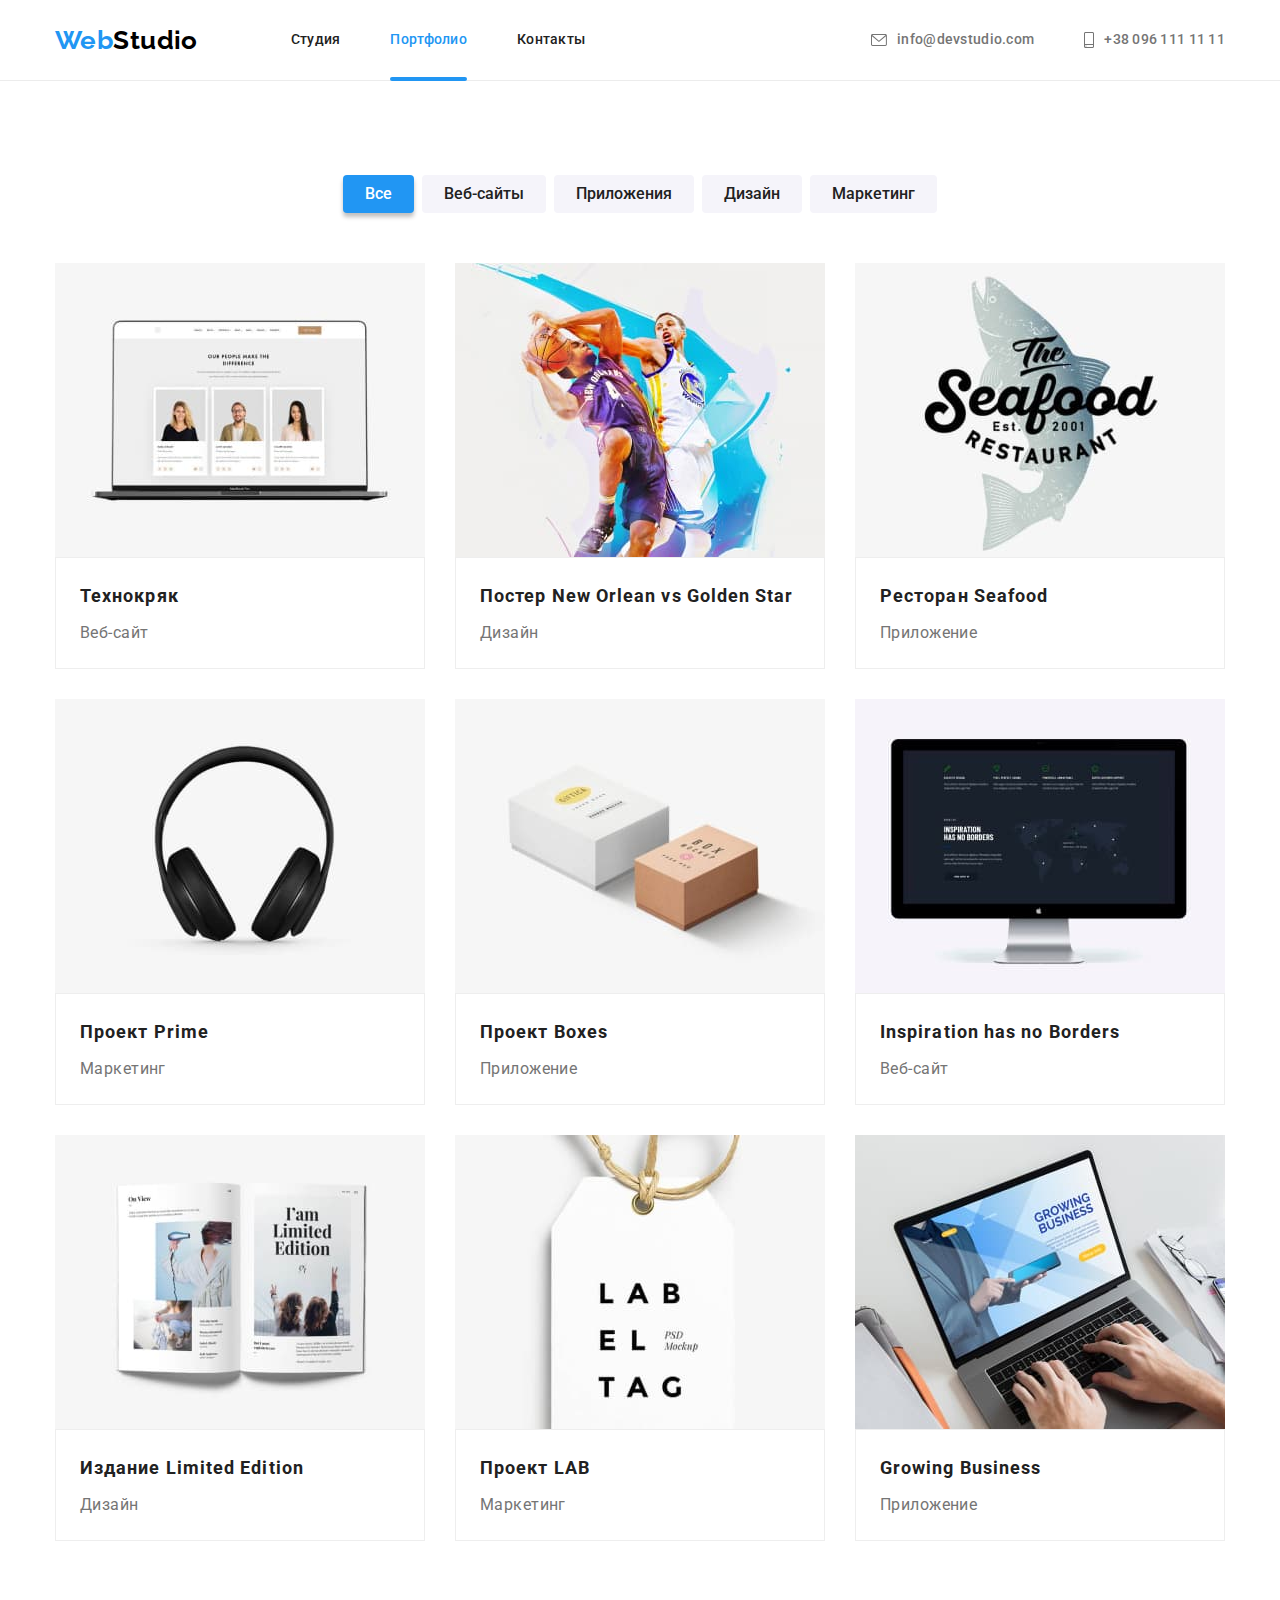
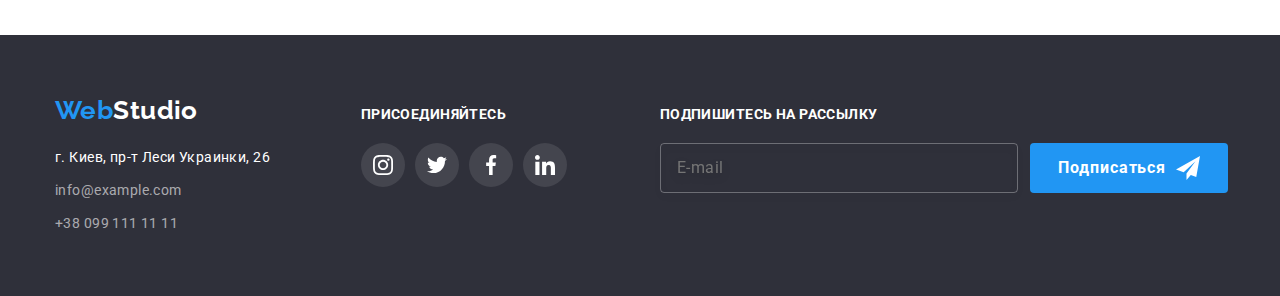
==== portfolio.html @ 72469485 "Замена переменных на SASS" ====
<!DOCTYPE html>
<html lang="ru">
	<head>
		<meta charset="UTF-8" />
		<meta http-equiv="X-UA-Compatible" content="IE=edge" />
		<meta name="viewport" content="width=device-width, initial-scale=1.0" />
		<title>Портфолио</title>
		<link
			href="https://fonts.googleapis.com/css2?family=Raleway:wght@700&family=Roboto:wght@400;500;700;900&display=swap"
			rel="stylesheet"
		/>
		<link
			rel="stylesheet"
			href="https://cdnjs.cloudflare.com/ajax/libs/modern-normalize/1.1.0/modern-normalize.min.css"
		/>
		<link rel="stylesheet" href="./css/main.min.css" />
	</head>
	<body>
		<!-- Шапка сайта -->
		<header>
			<div class="main-nav container">
				<a href="./index.html" class="logo link">
					<span class="logo-accent">Web</span>
					Studio
				</a>
				<nav>
					<ul class="site-nav list">
						<li class="nav-item"><a href="./index.html" class="nav-link link">Студия</a></li>
						<li class="nav-item"><a href="./portfolio.html" class="nav-link link current">Портфолио</a></li>
						<li class="nav-item"><a href="" class="nav-link link">Контакты</a></li>
					</ul>
				</nav>
				<ul class="header-contacts-list list">
					<li class="contacts-item">
						<a href="mailto:info@devstudio.com" class="contacts link">
							<svg class="contacts-icon" width="16" height="12">
								<use href="./images/icons.svg#icon-envelope"></use>
							</svg>
							info@devstudio.com
						</a>
					</li>
					<li class="contacts-item">
						<a href="tel:+380961111111" class="contacts link">
							<svg class="contacts-icon" width="10" height="16">
								<use href="./images/icons.svg#icon-smartphone"></use>
							</svg>
							+38 096 111 11 11
						</a>
					</li>
				</ul>
			</div>
		</header>

		<!-- Основная часть -->
		<main>
			<section class="section">
				<div class="container">
					<h1 class="visually-hidden">Примеры работ</h1>
					<ul class="filters-list list">
						<li class="filters-item"><button type="button" class="filter-button active">Все</button></li>
						<li class="filters-item"><button type="button" class="filter-button">Веб-сайты</button></li>
						<li class="filters-item"><button type="button" class="filter-button">Приложения</button></li>
						<li class="filters-item"><button type="button" class="filter-button">Дизайн</button></li>
						<li class="filters-item"><button type="button" class="filter-button">Маркетинг</button></li>
					</ul>

					<ul class="work-list list">
						<li class="work-item">
							<a href="" class="work-link link">
								<div class="work-card">
									<img src="./images/portfolio_1.jpg" alt="Веб-сайт" width="370" />
									<p class="work-overlay">
										Ресурс предлагает комплексные предложения с разным уровнем функционала и сервисов. Все это позволит
										посетителю получить исчерпывающие сведения о компании или частном лице.
									</p>
								</div>
								<div class="work-description">
									<h2 class="work-title">Технокряк</h2>
									<p class="work-category">Веб-сайт</p>
								</div>
							</a>
						</li>

						<li class="work-item">
							<a href="" class="link">
								<div class="work-card">
									<img src="./images/portfolio_2.jpg" alt="Два баскетболиста" width="370" />
									<p class="work-overlay">
										Ресурс предлагает комплексные предложения с разным уровнем функционала и сервисов. Все это позволит
										посетителю получить исчерпывающие сведения о компании или частном лице.
									</p>
								</div>
								<div class="work-description">
									<h2 class="work-title">Постер New Orlean vs Golden Star</h2>
									<p class="work-category">Дизайн</p>
								</div>
							</a>
						</li>

						<li class="work-item">
							<a href="" class="link">
								<div class="work-card">
									<img src="./images/portfolio_3.jpg" alt="Логотип рыбного ресторана" width="370" />
									<p class="work-overlay">
										Ресурс предлагает комплексные предложения с разным уровнем функционала и сервисов. Все это позволит
										посетителю получить исчерпывающие сведения о компании или частном лице.
									</p>
								</div>

								<div class="work-description">
									<h2 class="work-title">Ресторан Seafood</h2>
									<p class="work-category">Приложение</p>
								</div>
							</a>
						</li>

						<li class="work-item">
							<a href="" class="link">
								<div class="work-card">
									<img src="./images/portfolio_4.jpg" alt="Наушники" width="370" />
									<p class="work-overlay">
										Ресурс предлагает комплексные предложения с разным уровнем функционала и сервисов. Все это позволит
										посетителю получить исчерпывающие сведения о компании или частном лице.
									</p>
								</div>
								<div class="work-description">
									<h2 class="work-title">Проект Prime</h2>
									<p class="work-category">Маркетинг</p>
								</div>
							</a>
						</li>

						<li class="work-item">
							<a href="" class="link">
								<div class="work-card">
									<img src="./images/portfolio_5.jpg" alt="Коробки" width="370" />
									<p class="work-overlay">
										Ресурс предлагает комплексные предложения с разным уровнем функционала и сервисов. Все это позволит
										посетителю получить исчерпывающие сведения о компании или частном лице.
									</p>
								</div>
								<div class="work-description">
									<h2 class="work-title">Проект Boxes</h2>
									<p class="work-category">Приложение</p>
								</div>
							</a>
						</li>

						<li class="work-item">
							<a href="" class="link">
								<div class="work-card">
									<img src="./images/portfolio_6.jpg" alt="Монитор" width="370" />
									<p class="work-overlay">
										Ресурс предлагает комплексные предложения с разным уровнем функционала и сервисов. Все это позволит
										посетителю получить исчерпывающие сведения о компании или частном лице.
									</p>
								</div>
								<div class="work-description">
									<h2 class="work-title">Inspiration has no Borders</h2>
									<p class="work-category">Веб-сайт</p>
								</div>
							</a>
						</li>

						<li class="work-item">
							<a href="" class="link">
								<div class="work-card">
									<img src="./images/portfolio_7.jpg" alt="Журнал" width="370" />
									<p class="work-overlay">
										Ресурс предлагает комплексные предложения с разным уровнем функционала и сервисов. Все это позволит
										посетителю получить исчерпывающие сведения о компании или частном лице.
									</p>
								</div>
								<div class="work-description">
									<h2 class="work-title">Издание Limited Edition</h2>
									<p class="work-category">Дизайн</p>
								</div>
							</a>
						</li>

						<li class="work-item">
							<a href="" class="link">
								<div class="work-card">
									<img src="./images/portfolio_8.jpg" alt="Бирка" width="370" />
									<p class="work-overlay">
										Ресурс предлагает комплексные предложения с разным уровнем функционала и сервисов. Все это позволит
										посетителю получить исчерпывающие сведения о компании или частном лице.
									</p>
								</div>
								<div class="work-description">
									<h2 class="work-title">Проект LAB</h2>
									<p class="work-category">Маркетинг</p>
								</div>
							</a>
						</li>

						<li class="work-item">
							<a href="" class="link">
								<div class="work-card">
									<img src="./images/portfolio_9.jpg" alt="Человек печатает на ноутбуке" width="370" />
									<p class="work-overlay">
										Ресурс предлагает комплексные предложения с разным уровнем функционала и сервисов. Все это позволит
										посетителю получить исчерпывающие сведения о компании или частном лице.
									</p>
								</div>
								<div class="work-description">
									<h2 class="work-title">Growing Business</h2>
									<p class="work-category">Приложение</p>
								</div>
							</a>
						</li>
					</ul>
				</div>
			</section>
		</main>

		<!-- Подвал сайта -->
		<footer>
			<div class="footer container">
				<div class="footer-address">
					<a href="./index.html" class="logo link">
						<span class="logo-accent">Web</span>
						Studio
					</a>
					<address>г. Киев, пр-т Леси Украинки, 26</address>
					<ul class="list">
						<li class="contacts-item"><a href="mailto:info@example.com" class="contacts link">info@example.com</a></li>
						<li class="contacts-item"><a href="tel:+380991111111" class="contacts link">+38 099 111 11 11</a></li>
					</ul>
				</div>
				<div class="footer-soc-container">
					<h3 class="footer-title">Присоединяйтесь</h3>
					<ul class="soc-list list">
						<li class="soc-list__item soc-list__item--with-bg">
							<svg class="soc-list__icon" width="20" height="20">
								<use href="./images/icons.svg#icon-instagram"></use>
							</svg>
						</li>
						<li class="soc-list__item soc-list__item--with-bg">
							<svg class="soc-list__icon" width="20" height="20">
								<use href="./images/icons.svg#icon-twitter"></use>
							</svg>
						</li>
						<li class="soc-list__item soc-list__item--with-bg">
							<svg class="soc-list__icon" width="20" height="20">
								<use href="./images/icons.svg#icon-facebook"></use>
							</svg>
						</li>
						<li class="soc-list__item soc-list__item--with-bg">
							<svg class="soc-list__icon" width="20" height="20">
								<use href="./images/icons.svg#icon-linkedin"></use>
							</svg>
						</li>
					</ul>
				</div>
				<div class="footer-submit">
					<h3 class="footer-title">Подпишитесь на рассылку</h3>
					<form class="footer-form">
						<label><input type="email" name="email" class="footer-input" placeholder="E-mail" /></label>
						<div class="footer-button-box">
							<button type="submit" class="footer-button">Подписаться</button>
							<svg class="footer-button-icon" width="24" height="24">
								<use href="./images/icons.svg#icon-send"></use>
							</svg>
						</div>
					</form>
				</div>
			</div>
		</footer>
	</body>
</html>
---- css/main.min.css ----
.list{list-style:none;padding:0;margin:0}.link{color:inherit;text-decoration:none}h1,h2,h3,h4,h5,h6{color:#212121;margin-top:0;margin-bottom:0}p{margin-top:0;margin-bottom:0}img{display:block}body{color:#757575;background-color:#fff;font-family:"Roboto",sans-serif;font-size:14px;line-height:1.71;letter-spacing:.03em}.container{width:1200px;margin:0 auto;padding-left:15px;padding-right:15px}.section{padding-top:94px;padding-bottom:94px}.section__title{margin-bottom:50px;font-size:36px;line-height:1.17;text-align:center}.visually-hidden{position:absolute;white-space:nowrap;width:1px;height:1px;overflow:hidden;border:0;padding:0;clip:rect(0 0 0 0);clip-path:inset(50%);margin:-1px}header{border-bottom:1px solid #ececec}.main-nav{display:flex;align-items:center}.site-nav{display:flex}.site-nav .nav-item+.nav-item{margin-left:50px}.nav-link{position:relative;display:block;padding:32px 0;color:#212121;transition:color 250ms cubic-bezier(0.4, 0, 0.2, 1)}.nav-link:hover,.nav-link:focus,.nav-link.current{color:#2196f3}.nav-link.current::after{content:"";position:absolute;left:0;bottom:-1px;display:block;width:100%;height:4px;border-radius:2px;background-color:#2196f3}.header-contacts-list{display:flex;margin-left:auto}.header-contacts-list .contacts-item+.contacts-item{margin-left:50px}header .contacts{display:flex;align-items:center;padding:32px 0;transition:color 250ms cubic-bezier(0.4, 0, 0.2, 1)}header .contacts:hover,header .contacts:focus{color:#2196f3}.nav-link,header .contacts{font-weight:500;line-height:1.14;letter-spacing:.02em}.contacts-icon{margin-right:10px;fill:currentColor}.logo{display:flex;margin-right:93px;color:#000;font-family:"Raleway",sans-serif;font-weight:700;font-size:26px;line-height:1.19}.logo-accent{color:#2196f3}footer .logo{margin-bottom:20px;color:#fff}.hero{height:600px;max-width:1600px;padding-top:200px;padding-bottom:200px;margin-left:auto;margin-right:auto;background-color:#2f303a;background-image:linear-gradient(to top, rgba(47, 48, 58, 0.4), rgba(47, 48, 58, 0.4)),url(../images/img_hero.jpg);background-repeat:no-repeat;background-position:center;background-size:cover;text-align:center}.title-hero{width:696px;margin:0 auto 30px auto;color:#fff;font-weight:900;font-size:44px;line-height:1.36;letter-spacing:.06em;text-transform:uppercase}.button-hero{display:inline-block;border-radius:4px;padding:10px 32px;border:none;color:#fff;background-color:#2196f3;cursor:pointer;font-family:inherit;font-weight:700;font-size:16px;line-height:1.88;letter-spacing:.06em}.advantages.section{padding-bottom:0}.advantages-list{display:flex;justify-content:space-between}.advantages-item{width:270px}.advantage-bg{display:flex;align-items:center;justify-content:center;height:120px;border-radius:4px;margin-bottom:30px;background-color:#f5f4fa}.advantage-title{margin-bottom:10px;font-size:14px;line-height:1.14;text-transform:uppercase}.services-list{display:flex;justify-content:space-between}.services-list__item{position:relative}.services-list__title{position:absolute;display:flex;justify-content:center;align-items:center;width:100%;height:70px;bottom:0;background-color:rgba(47,48,58,.8);color:#fff;line-height:1.14;text-align:center;text-transform:uppercase}.section--with-bg{background-color:#f5f4fa}.section__list{display:flex;justify-content:space-between}.team-member{box-shadow:0px 1px 3px rgba(0,0,0,.12),0px 1px 1px rgba(0,0,0,.14),0px 2px 1px rgba(0,0,0,.2)}.team-member__info{width:270px;padding:30px 32px;background-color:#fff;border-radius:0px 0px 4px 4px}.team-member__title{font-weight:500;font-size:16px;line-height:1.19;text-align:center;margin-bottom:10px}.team-member__position{font-size:16px;line-height:1.18;text-align:center;margin-bottom:16px}.soc-list{display:flex}.soc-list__item{display:flex;align-items:center;justify-content:center;width:44px;height:44px;border-radius:50%;color:#afb1b8;transition:color 250ms cubic-bezier(0.4, 0, 0.2, 1),background-color 250ms cubic-bezier(0.4, 0, 0.2, 1)}.soc-list__item:not(:last-child){margin-right:10px}.soc-list__item:hover,.soc-list__item:focus{background-color:#2196f3;color:#fff}.soc-list__icon{fill:currentColor}.soc-list__item--with-bg{color:#fff;background:rgba(255,255,255,.1)}.clients-list{display:flex;justify-content:space-between}.clients-item{width:170px;height:92px}.clients-link{display:flex;width:100%;height:100%;align-items:center;justify-content:center;border:1px solid #afb1b8;border-radius:4px;color:#afb1b8;transition:color 250ms cubic-bezier(0.4, 0, 0.2, 1),border 250ms cubic-bezier(0.4, 0, 0.2, 1)}.clients-link:hover,.clients-link:focus{border:1px solid #2196f3;color:#2196f3}.clients-icon{fill:currentColor}.filters-list{display:flex;justify-content:center;margin-bottom:50px}.filters-item:not(:last-child){margin-right:8px}.filter-button{padding:6px 22px;border-radius:4px;border:none;color:#212121;background-color:#f5f4fa;cursor:pointer;font-family:inherit;font-weight:500;font-size:16px;line-height:1.62;text-align:center;transition:color 250ms cubic-bezier(0.4, 0, 0.2, 1),background-color 250ms cubic-bezier(0.4, 0, 0.2, 1),box-shadow 250ms cubic-bezier(0.4, 0, 0.2, 1)}.filter-button:hover,.filter-button:focus,.filter-button.active{color:#fff;background-color:#2196f3;box-shadow:0px 4px 4px rgba(0,0,0,.25)}.work-list{display:flex;flex-wrap:wrap}.work-item{width:370px;margin-right:30px;margin-bottom:30px;transition:box-shadow 250ms cubic-bezier(0.4, 0, 0.2, 1)}.work-item:nth-child(3n){margin-right:0}.work-item:nth-last-child(-n+3){margin-bottom:0}.work-item:hover,.work-item:focus{box-shadow:0px 1px 1px rgba(0,0,0,.12),0px 4px 4px rgba(0,0,0,.06),1px 4px 6px rgba(0,0,0,.16)}.work-card{position:relative;overflow:hidden}.work-overlay{position:absolute;top:0;left:0;width:100%;height:100%;padding:63px 24px;background-color:rgba(33,150,243,.9);color:#fff;font-weight:400;font-size:18px;line-height:1.56;opacity:0;transform:translateY(100%);transition:transform 250ms cubic-bezier(0.4, 0, 0.2, 1),opacity 250ms cubic-bezier(0.4, 0, 0.2, 1)}.work-item:hover .work-overlay,.work-item:focus .work-overlay{opacity:1;transform:translateY(0)}.work-description{padding:20px 24px;border:1px solid #eee}.work-title{margin-bottom:4px;font-size:18px;line-height:2;letter-spacing:.06em}.work-category{font-size:16px;line-height:1.88}footer{padding:60px 0;background-color:#2f303a}.footer{display:flex}.footer-address{margin-right:70px}address{margin-bottom:9px;color:#fff;font-style:normal}footer .contacts{color:rgba(255,255,255,.6);transition:color 250ms cubic-bezier(0.4, 0, 0.2, 1)}footer .contacts:hover,footer .contacts:focus{color:#2196f3}footer .contacts-item:first-child{margin-bottom:9px}.footer-soc-container{margin-right:93px}.footer-title{margin-top:12px;margin-bottom:20px;font-size:14px;line-height:1.14;text-transform:uppercase;color:#fff}.footer-form{display:flex}.footer-input{width:358px;height:50px;padding:15px 16px;border-radius:4px;background-color:rgba(0,0,0,0);color:rgba(255,255,255,.6);border:1px solid rgba(255,255,255,.3);filter:drop-shadow(0px 4px 4px rgba(0, 0, 0, 0.15))}.footer-input:hover,.footer-input:focus{outline:none}.footer-input::placeholder{font-size:16px;line-height:1.25;letter-spacing:.03em}.footer-button-box{position:relative;margin-left:12px;height:50px;background:#2196f3;border-radius:4px}.footer-button{width:100%;height:100%;padding:10px 62px 10px 28px;border-radius:4px;background-color:rgba(0,0,0,0);border:none;color:#fff;font-weight:700;font-size:16px;line-height:1.88;letter-spacing:.06em;transition:box-shadow 250ms cubic-bezier(0.4, 0, 0.2, 1)}.footer-button:hover,.footer-button:focus{cursor:pointer;box-shadow:0px 4px 4px rgba(0,0,0,.15)}.footer-button-icon{position:absolute;right:28px;top:50%;transform:translateY(-50%)}.backdrop{position:fixed;top:0;left:0;width:100%;height:100%;opacity:1;background-color:rgba(0,0,0,.2);transition:opacity 250ms cubic-bezier(0.4, 0, 0.2, 1)}.backdrop.is-hidden{visibility:hidden;opacity:0;pointer-events:none}.modal{position:absolute;top:50%;left:50%;transform:translate(-50%, -50%) scale(1);width:528px;min-height:581px;border-radius:4px;padding:40px;background-color:#fff;box-shadow:0px 1px 3px rgba(0,0,0,.12),0px 1px 1px rgba(0,0,0,.14),0px 2px 1px rgba(0,0,0,.2);transition:transform 250ms cubic-bezier(0.4, 0, 0.2, 1)}.backdrop.is-hidden .modal{transform:translate(-50%, -50%) scale(0.9)}.modal-button{display:flex;justify-content:center;align-items:center;position:absolute;top:8px;right:8px;width:30px;height:30px;border-radius:50%;background-color:#fff;border:1px solid rgba(0,0,0,.1);color:#000;transition:color 250ms cubic-bezier(0.4, 0, 0.2, 1)}.modal-button:hover,.modal-button:focus{cursor:pointer;color:#2196f3}.modal-icon{width:18px;height:18px;fill:currentColor}.modal-title{margin-bottom:12px;text-align:center;color:#212121;font-weight:700;font-size:20px;line-height:1.15}.form-field{position:relative;margin-bottom:10px}.form-label{color:#757575;font-size:12px;line-height:1.17;letter-spacing:.01em;margin-bottom:4px}.form-input{width:100%;margin:0;padding:11px 12px 11px 42px;border-radius:4px;border:1px solid rgba(33,33,33,.2);transition:border 250ms cubic-bezier(0.4, 0, 0.2, 1)}.form-input:hover,.form-input:focus{border:1px solid #2196f3;cursor:pointer;outline:none}.form-icon{position:absolute;bottom:11px;left:12px;fill:#212121;transition:fill 250ms cubic-bezier(0.4, 0, 0.2, 1)}.form-input:hover+.form-icon,.form-input:focus+.form-icon{fill:#2196f3}.form-field-comment{margin-bottom:20px}.form-textarea{width:100%;height:120px;margin:0;padding:12px 16px;border-radius:4px;border:1px solid rgba(33,33,33,.2);resize:none;transition:border 250ms cubic-bezier(0.4, 0, 0.2, 1)}.form-textarea:hover,.form-textarea:focus{border:1px solid #2196f3;cursor:pointer;outline:none}.form-textarea::placeholder{color:rgba(117,117,117,.5);font-size:12px;line-height:1.17;letter-spacing:.01em}.form-policy{margin-bottom:30px}.policy-label{position:relative;display:flex;justify-content:center;align-items:center}.checkbox-icon{position:absolute;top:50%;left:12px;transform:translateY(-50%);border:2px solid #212121;border-radius:2px}.policy-checkbox:checked~.checkbox-icon{background-origin:border-box;background-color:#2196f3;border-color:#2196f3}.policy-text{padding-left:20px}.policy-link{color:#2196f3}.form-button{margin:0 auto;padding:10px 55px;border-radius:4px;display:block;background:#2196f3;color:#fff;border:none;font-weight:700;font-size:16px;line-height:1.88;letter-spacing:.06em;box-shadow:0px 4px 4px rgba(0,0,0,.15)}.form-button:hover,.form-button:focus{cursor:pointer}/*# sourceMappingURL=main.min.css.map */
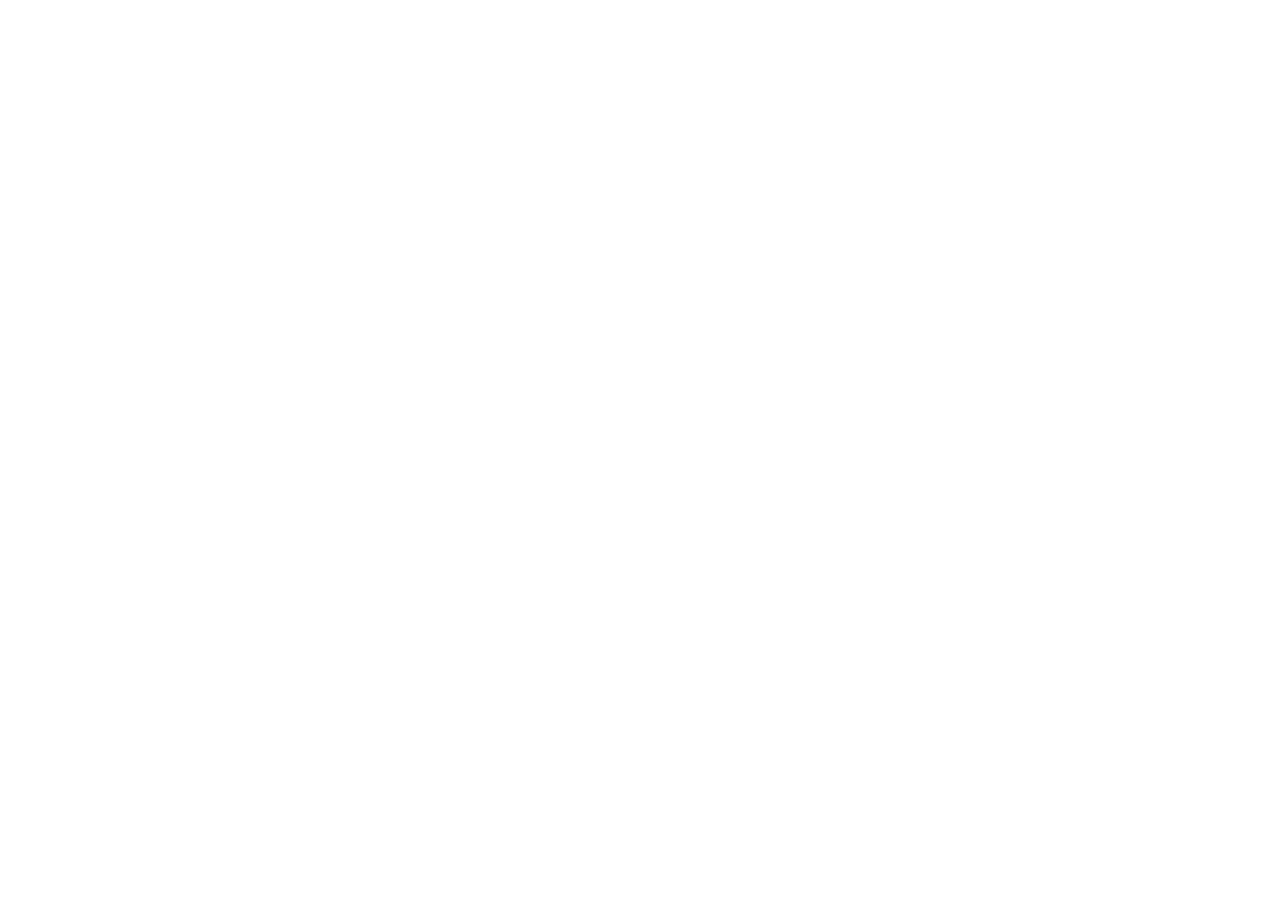
==== commit d41eab47: "Виконана адаптивна верстка сторінки Студія" ====
--- a/portfolio.html
+++ b/portfolio.html
@@ -17,7 +17,7 @@
 	</head>
 	<body>
 		<!-- Шапка сайта -->
-		<header>
+		<!-- <header>
 			<div class="main-nav container">
 				<a href="./index.html" class="logo link">
 					<span class="logo-accent">Web</span>
@@ -49,10 +49,10 @@
 					</li>
 				</ul>
 			</div>
-		</header>
+		</header> -->
 
 		<!-- Основная часть -->
-		<main>
+		<!-- <main>
 			<section class="section">
 				<div class="container">
 					<h1 class="visually-hidden">Примеры работ</h1>
@@ -212,10 +212,10 @@
 					</ul>
 				</div>
 			</section>
-		</main>
+		</main> -->
 
 		<!-- Подвал сайта -->
-		<footer>
+		<!-- <footer>
 			<div class="footer container">
 				<div class="footer-address">
 					<a href="./index.html" class="logo link">
@@ -266,6 +266,6 @@
 					</form>
 				</div>
 			</div>
-		</footer>
+		</footer> -->
 	</body>
 </html>
--- a/css/main.min.css
+++ b/css/main.min.css
@@ -1 +1 @@
-.list{list-style:none;padding:0;margin:0}.link{color:inherit;text-decoration:none}h1,h2,h3,h4,h5,h6{color:#212121;margin-top:0;margin-bottom:0}p{margin-top:0;margin-bottom:0}img{display:block}body{color:#757575;background-color:#fff;font-family:"Roboto",sans-serif;font-size:14px;line-height:1.71;letter-spacing:.03em}.container{width:1200px;margin:0 auto;padding-left:15px;padding-right:15px}.section{padding-top:94px;padding-bottom:94px}.section__title{margin-bottom:50px;font-size:36px;line-height:1.17;text-align:center}.visually-hidden{position:absolute;white-space:nowrap;width:1px;height:1px;overflow:hidden;border:0;padding:0;clip:rect(0 0 0 0);clip-path:inset(50%);margin:-1px}header{border-bottom:1px solid #ececec}.main-nav{display:flex;align-items:center}.site-nav{display:flex}.site-nav .nav-item+.nav-item{margin-left:50px}.nav-link{position:relative;display:block;padding:32px 0;color:#212121;transition:color 250ms cubic-bezier(0.4, 0, 0.2, 1)}.nav-link:hover,.nav-link:focus,.nav-link.current{color:#2196f3}.nav-link.current::after{content:"";position:absolute;left:0;bottom:-1px;display:block;width:100%;height:4px;border-radius:2px;background-color:#2196f3}.header-contacts-list{display:flex;margin-left:auto}.header-contacts-list .contacts-item+.contacts-item{margin-left:50px}header .contacts{display:flex;align-items:center;padding:32px 0;transition:color 250ms cubic-bezier(0.4, 0, 0.2, 1)}header .contacts:hover,header .contacts:focus{color:#2196f3}.nav-link,header .contacts{font-weight:500;line-height:1.14;letter-spacing:.02em}.contacts-icon{margin-right:10px;fill:currentColor}.logo{display:flex;margin-right:93px;color:#000;font-family:"Raleway",sans-serif;font-weight:700;font-size:26px;line-height:1.19}.logo-accent{color:#2196f3}footer .logo{margin-bottom:20px;color:#fff}.hero{height:600px;max-width:1600px;padding-top:200px;padding-bottom:200px;margin-left:auto;margin-right:auto;background-color:#2f303a;background-image:linear-gradient(to top, rgba(47, 48, 58, 0.4), rgba(47, 48, 58, 0.4)),url(../images/img_hero.jpg);background-repeat:no-repeat;background-position:center;background-size:cover;text-align:center}.title-hero{width:696px;margin:0 auto 30px auto;color:#fff;font-weight:900;font-size:44px;line-height:1.36;letter-spacing:.06em;text-transform:uppercase}.button-hero{display:inline-block;border-radius:4px;padding:10px 32px;border:none;color:#fff;background-color:#2196f3;cursor:pointer;font-family:inherit;font-weight:700;font-size:16px;line-height:1.88;letter-spacing:.06em}.advantages.section{padding-bottom:0}.advantages-list{display:flex;justify-content:space-between}.advantages-item{width:270px}.advantage-bg{display:flex;align-items:center;justify-content:center;height:120px;border-radius:4px;margin-bottom:30px;background-color:#f5f4fa}.advantage-title{margin-bottom:10px;font-size:14px;line-height:1.14;text-transform:uppercase}.services-list{display:flex;justify-content:space-between}.services-list__item{position:relative}.services-list__title{position:absolute;display:flex;justify-content:center;align-items:center;width:100%;height:70px;bottom:0;background-color:rgba(47,48,58,.8);color:#fff;line-height:1.14;text-align:center;text-transform:uppercase}.section--with-bg{background-color:#f5f4fa}.section__list{display:flex;justify-content:space-between}.team-member{box-shadow:0px 1px 3px rgba(0,0,0,.12),0px 1px 1px rgba(0,0,0,.14),0px 2px 1px rgba(0,0,0,.2)}.team-member__info{width:270px;padding:30px 32px;background-color:#fff;border-radius:0px 0px 4px 4px}.team-member__title{font-weight:500;font-size:16px;line-height:1.19;text-align:center;margin-bottom:10px}.team-member__position{font-size:16px;line-height:1.18;text-align:center;margin-bottom:16px}.soc-list{display:flex}.soc-list__item{display:flex;align-items:center;justify-content:center;width:44px;height:44px;border-radius:50%;color:#afb1b8;transition:color 250ms cubic-bezier(0.4, 0, 0.2, 1),background-color 250ms cubic-bezier(0.4, 0, 0.2, 1)}.soc-list__item:not(:last-child){margin-right:10px}.soc-list__item:hover,.soc-list__item:focus{background-color:#2196f3;color:#fff}.soc-list__icon{fill:currentColor}.soc-list__item--with-bg{color:#fff;background:rgba(255,255,255,.1)}.clients-list{display:flex;justify-content:space-between}.clients-item{width:170px;height:92px}.clients-link{display:flex;width:100%;height:100%;align-items:center;justify-content:center;border:1px solid #afb1b8;border-radius:4px;color:#afb1b8;transition:color 250ms cubic-bezier(0.4, 0, 0.2, 1),border 250ms cubic-bezier(0.4, 0, 0.2, 1)}.clients-link:hover,.clients-link:focus{border:1px solid #2196f3;color:#2196f3}.clients-icon{fill:currentColor}.filters-list{display:flex;justify-content:center;margin-bottom:50px}.filters-item:not(:last-child){margin-right:8px}.filter-button{padding:6px 22px;border-radius:4px;border:none;color:#212121;background-color:#f5f4fa;cursor:pointer;font-family:inherit;font-weight:500;font-size:16px;line-height:1.62;text-align:center;transition:color 250ms cubic-bezier(0.4, 0, 0.2, 1),background-color 250ms cubic-bezier(0.4, 0, 0.2, 1),box-shadow 250ms cubic-bezier(0.4, 0, 0.2, 1)}.filter-button:hover,.filter-button:focus,.filter-button.active{color:#fff;background-color:#2196f3;box-shadow:0px 4px 4px rgba(0,0,0,.25)}.work-list{display:flex;flex-wrap:wrap}.work-item{width:370px;margin-right:30px;margin-bottom:30px;transition:box-shadow 250ms cubic-bezier(0.4, 0, 0.2, 1)}.work-item:nth-child(3n){margin-right:0}.work-item:nth-last-child(-n+3){margin-bottom:0}.work-item:hover,.work-item:focus{box-shadow:0px 1px 1px rgba(0,0,0,.12),0px 4px 4px rgba(0,0,0,.06),1px 4px 6px rgba(0,0,0,.16)}.work-card{position:relative;overflow:hidden}.work-overlay{position:absolute;top:0;left:0;width:100%;height:100%;padding:63px 24px;background-color:rgba(33,150,243,.9);color:#fff;font-weight:400;font-size:18px;line-height:1.56;opacity:0;transform:translateY(100%);transition:transform 250ms cubic-bezier(0.4, 0, 0.2, 1),opacity 250ms cubic-bezier(0.4, 0, 0.2, 1)}.work-item:hover .work-overlay,.work-item:focus .work-overlay{opacity:1;transform:translateY(0)}.work-description{padding:20px 24px;border:1px solid #eee}.work-title{margin-bottom:4px;font-size:18px;line-height:2;letter-spacing:.06em}.work-category{font-size:16px;line-height:1.88}footer{padding:60px 0;background-color:#2f303a}.footer{display:flex}.footer-address{margin-right:70px}address{margin-bottom:9px;color:#fff;font-style:normal}footer .contacts{color:rgba(255,255,255,.6);transition:color 250ms cubic-bezier(0.4, 0, 0.2, 1)}footer .contacts:hover,footer .contacts:focus{color:#2196f3}footer .contacts-item:first-child{margin-bottom:9px}.footer-soc-container{margin-right:93px}.footer-title{margin-top:12px;margin-bottom:20px;font-size:14px;line-height:1.14;text-transform:uppercase;color:#fff}.footer-form{display:flex}.footer-input{width:358px;height:50px;padding:15px 16px;border-radius:4px;background-color:rgba(0,0,0,0);color:rgba(255,255,255,.6);border:1px solid rgba(255,255,255,.3);filter:drop-shadow(0px 4px 4px rgba(0, 0, 0, 0.15))}.footer-input:hover,.footer-input:focus{outline:none}.footer-input::placeholder{font-size:16px;line-height:1.25;letter-spacing:.03em}.footer-button-box{position:relative;margin-left:12px;height:50px;background:#2196f3;border-radius:4px}.footer-button{width:100%;height:100%;padding:10px 62px 10px 28px;border-radius:4px;background-color:rgba(0,0,0,0);border:none;color:#fff;font-weight:700;font-size:16px;line-height:1.88;letter-spacing:.06em;transition:box-shadow 250ms cubic-bezier(0.4, 0, 0.2, 1)}.footer-button:hover,.footer-button:focus{cursor:pointer;box-shadow:0px 4px 4px rgba(0,0,0,.15)}.footer-button-icon{position:absolute;right:28px;top:50%;transform:translateY(-50%)}.backdrop{position:fixed;top:0;left:0;width:100%;height:100%;opacity:1;background-color:rgba(0,0,0,.2);transition:opacity 250ms cubic-bezier(0.4, 0, 0.2, 1)}.backdrop.is-hidden{visibility:hidden;opacity:0;pointer-events:none}.modal{position:absolute;top:50%;left:50%;transform:translate(-50%, -50%) scale(1);width:528px;min-height:581px;border-radius:4px;padding:40px;background-color:#fff;box-shadow:0px 1px 3px rgba(0,0,0,.12),0px 1px 1px rgba(0,0,0,.14),0px 2px 1px rgba(0,0,0,.2);transition:transform 250ms cubic-bezier(0.4, 0, 0.2, 1)}.backdrop.is-hidden .modal{transform:translate(-50%, -50%) scale(0.9)}.modal-button{display:flex;justify-content:center;align-items:center;position:absolute;top:8px;right:8px;width:30px;height:30px;border-radius:50%;background-color:#fff;border:1px solid rgba(0,0,0,.1);color:#000;transition:color 250ms cubic-bezier(0.4, 0, 0.2, 1)}.modal-button:hover,.modal-button:focus{cursor:pointer;color:#2196f3}.modal-icon{width:18px;height:18px;fill:currentColor}.modal-title{margin-bottom:12px;text-align:center;color:#212121;font-weight:700;font-size:20px;line-height:1.15}.form-field{position:relative;margin-bottom:10px}.form-label{color:#757575;font-size:12px;line-height:1.17;letter-spacing:.01em;margin-bottom:4px}.form-input{width:100%;margin:0;padding:11px 12px 11px 42px;border-radius:4px;border:1px solid rgba(33,33,33,.2);transition:border 250ms cubic-bezier(0.4, 0, 0.2, 1)}.form-input:hover,.form-input:focus{border:1px solid #2196f3;cursor:pointer;outline:none}.form-icon{position:absolute;bottom:11px;left:12px;fill:#212121;transition:fill 250ms cubic-bezier(0.4, 0, 0.2, 1)}.form-input:hover+.form-icon,.form-input:focus+.form-icon{fill:#2196f3}.form-field-comment{margin-bottom:20px}.form-textarea{width:100%;height:120px;margin:0;padding:12px 16px;border-radius:4px;border:1px solid rgba(33,33,33,.2);resize:none;transition:border 250ms cubic-bezier(0.4, 0, 0.2, 1)}.form-textarea:hover,.form-textarea:focus{border:1px solid #2196f3;cursor:pointer;outline:none}.form-textarea::placeholder{color:rgba(117,117,117,.5);font-size:12px;line-height:1.17;letter-spacing:.01em}.form-policy{margin-bottom:30px}.policy-label{position:relative;display:flex;justify-content:center;align-items:center}.checkbox-icon{position:absolute;top:50%;left:12px;transform:translateY(-50%);border:2px solid #212121;border-radius:2px}.policy-checkbox:checked~.checkbox-icon{background-origin:border-box;background-color:#2196f3;border-color:#2196f3}.policy-text{padding-left:20px}.policy-link{color:#2196f3}.form-button{margin:0 auto;padding:10px 55px;border-radius:4px;display:block;background:#2196f3;color:#fff;border:none;font-weight:700;font-size:16px;line-height:1.88;letter-spacing:.06em;box-shadow:0px 4px 4px rgba(0,0,0,.15)}.form-button:hover,.form-button:focus{cursor:pointer}/*# sourceMappingURL=main.min.css.map */+.list{list-style:none;padding:0;margin:0}.link{color:inherit;text-decoration:none}h1,h2,h3,h4,h5,h6{color:#212121;margin-top:0;margin-bottom:0}p{margin-top:0;margin-bottom:0}img{display:block}body{color:#757575;background-color:#fff;font-family:"Roboto",sans-serif;font-size:14px;line-height:1.71;letter-spacing:.03em}.container{width:100%;margin:0 auto;padding-left:15px;padding-right:15px}@media screen and (min-width: 480px){.container{width:480px}}@media screen and (min-width: 768px){.container{width:768px}}@media screen and (min-width: 1200px){.container{width:1200px}}.section{padding-top:60px;padding-bottom:60px}@media screen and (min-width: 1200px){.section{padding-top:94px;padding-bottom:94px}}.section__title{margin-bottom:30px;font-size:28px;line-height:1.17;text-align:center}@media screen and (min-width: 1200px){.section__title{margin-bottom:50px;font-size:36px}}@media screen and (min-width: 768px){.section__list{display:flex;flex-wrap:wrap;margin:-15px}}.visually-hidden{position:absolute;white-space:nowrap;width:1px;height:1px;overflow:hidden;border:0;padding:0;clip:rect(0 0 0 0);clip-path:inset(50%);margin:-1px}header{border-bottom:1px solid #ececec}.main-nav{display:flex;align-items:center}.site-nav{display:flex}.site-nav .nav-item+.nav-item{margin-left:50px}.nav-link{position:relative;display:block;padding:32px 0;color:#212121;transition:color 250ms cubic-bezier(0.4, 0, 0.2, 1)}.nav-link:hover,.nav-link:focus,.nav-link.current{color:#2196f3}.nav-link.current::after{content:"";position:absolute;left:0;bottom:-1px;display:block;width:100%;height:4px;border-radius:2px;background-color:#2196f3}.header-contacts-list{display:flex;margin-left:auto}.header-contacts-list .contacts-item+.contacts-item{margin-left:50px}header .contacts{display:flex;align-items:center;padding:32px 0;transition:color 250ms cubic-bezier(0.4, 0, 0.2, 1)}header .contacts:hover,header .contacts:focus{color:#2196f3}.nav-link,header .contacts{font-weight:500;line-height:1.14;letter-spacing:.02em}.contacts-icon{margin-right:10px;fill:currentColor}.logo{display:inline-flex;color:#000;font-family:"Raleway",sans-serif;font-weight:700;font-size:24px;line-height:1.17}@media screen and (min-width: 1200px){.logo{font-size:26px;line-height:1.19}}@media screen and (min-width: 768px){header .logo{margin-right:88px}}@media screen and (min-width: 1200px){header .logo{margin-right:93px;font-size:26px;line-height:1.19}}.logo-accent{color:#2196f3}footer .logo{margin-bottom:20px;color:#fff}.hero{height:400px;max-width:480px;padding-top:118px;padding-bottom:118x;margin-left:auto;margin-right:auto;background-color:#2f303a;background-image:linear-gradient(to top, rgba(47, 48, 58, 0.4), rgba(47, 48, 58, 0.4)),url(../images/img_hero.jpg);background-repeat:no-repeat;background-position:center;background-size:cover;text-align:center}@media screen and (min-width: 768px){.hero{height:400px;max-width:768px}}@media screen and (min-width: 1200px){.hero{height:600px;max-width:1600px;padding-top:200px;padding-bottom:200px}}.hero__title{max-width:360px;margin:0 auto 30px auto;color:#fff;font-weight:900;font-size:26px;line-height:1.62;letter-spacing:.06em;text-transform:uppercase}@media screen and (min-width: 1200px){.hero__title{max-width:696px;font-size:44px;line-height:1.36}}.hero__button{display:inline-block;border-radius:4px;padding:10px 32px;border:none;color:#fff;background-color:#2196f3;cursor:pointer;font-family:inherit;font-weight:700;font-size:16px;line-height:1.88;letter-spacing:.06em}@media screen and (min-width: 1200px){.advantages.section{padding-bottom:0}}@media screen and (max-width: 767px){.advantage-item:not(last-child){margin-bottom:30px}}@media screen and (min-width: 768px){.advantage-item{margin:15px;flex-basis:calc(50% - 30px)}}@media screen and (min-width: 1200px){.advantage-item{flex-basis:calc(25% - 30px)}}.advantage-item__bg{display:flex;align-items:center;justify-content:center;height:120px;border-radius:4px;margin-bottom:30px;background-color:#f5f4fa}.advantage-item__title{margin-bottom:10px;font-size:14px;line-height:1.14;text-transform:uppercase}@media screen and (max-width: 767px){.advantage-item__title{text-align:center}}@media screen and (max-width: 1199px){.services{display:none}}.services-list{display:flex;justify-content:space-between}.services-list__item{position:relative}.services-list__title{position:absolute;display:flex;justify-content:center;align-items:center;width:100%;height:70px;bottom:0;background-color:rgba(47,48,58,.8);color:#fff;line-height:1.14;text-align:center;text-transform:uppercase}.section--with-bg{background-color:#f5f4fa}.team-member{box-shadow:0px 1px 3px rgba(0,0,0,.12),0px 1px 1px rgba(0,0,0,.14),0px 2px 1px rgba(0,0,0,.2)}@media screen and (max-width: 767px){.team-member:not(last-child){margin-bottom:30px}}@media screen and (min-width: 768px){.team-member{margin:15px;flex-basis:calc(50% - 30px)}}@media screen and (min-width: 1200px){.team-member{flex-basis:calc(25% - 30px)}}.team-member__info{width:100%;padding-top:30px;padding-bottom:24px;background-color:#fff;border-radius:0px 0px 4px 4px;text-align:center}@media screen and (min-width: 1200px){.team-member__info{padding-bottom:32px}}.team-member__title{font-weight:500;font-size:16px;line-height:1.19;text-align:center;margin-bottom:10px}.team-member__position{font-size:16px;line-height:1.18;text-align:center;margin-bottom:16px}.soc-list{display:flex;justify-content:center}.soc-list__item{display:flex;align-items:center;justify-content:center;width:44px;height:44px;border-radius:50%;color:#afb1b8;transition:color 250ms cubic-bezier(0.4, 0, 0.2, 1),background-color 250ms cubic-bezier(0.4, 0, 0.2, 1)}.soc-list__item:not(:last-child){margin-right:10px}.soc-list__item:hover,.soc-list__item:focus{background-color:#2196f3;color:#fff}.soc-list__icon{fill:currentColor}.soc-list__item--with-bg{color:#fff;background:rgba(255,255,255,.1)}.clients-list{display:flex;flex-wrap:wrap;margin:-15px}.client-card{height:92px;flex-basis:calc(50% - 30px);margin:15px}@media screen and (min-width: 768px){.client-card{flex-basis:calc(33.3333333333% - 30px)}}@media screen and (min-width: 1200px){.client-card{flex-basis:calc(16.6666666667% - 30px)}}.client-card__link{display:flex;width:100%;height:100%;align-items:center;justify-content:center;border:1px solid #afb1b8;border-radius:4px;color:#afb1b8;transition:color 250ms cubic-bezier(0.4, 0, 0.2, 1),border 250ms cubic-bezier(0.4, 0, 0.2, 1)}.client-card__link:hover,.client-card__link:focus{border:1px solid #2196f3;color:#2196f3}.client-card__icon{fill:currentColor}.filters-list{display:flex;justify-content:center;margin-bottom:50px}.filters-item:not(:last-child){margin-right:8px}.filter-button{padding:6px 22px;border-radius:4px;border:none;color:#212121;background-color:#f5f4fa;cursor:pointer;font-family:inherit;font-weight:500;font-size:16px;line-height:1.62;text-align:center;transition:color 250ms cubic-bezier(0.4, 0, 0.2, 1),background-color 250ms cubic-bezier(0.4, 0, 0.2, 1),box-shadow 250ms cubic-bezier(0.4, 0, 0.2, 1)}.filter-button:hover,.filter-button:focus,.filter-button.active{color:#fff;background-color:#2196f3;box-shadow:0px 4px 4px rgba(0,0,0,.25)}.work-list{display:flex;flex-wrap:wrap}.work-item{width:370px;margin-right:30px;margin-bottom:30px;transition:box-shadow 250ms cubic-bezier(0.4, 0, 0.2, 1)}.work-item:nth-child(3n){margin-right:0}.work-item:nth-last-child(-n+3){margin-bottom:0}.work-item:hover,.work-item:focus{box-shadow:0px 1px 1px rgba(0,0,0,.12),0px 4px 4px rgba(0,0,0,.06),1px 4px 6px rgba(0,0,0,.16)}.work-card{position:relative;overflow:hidden}.work-overlay{position:absolute;top:0;left:0;width:100%;height:100%;padding:63px 24px;background-color:rgba(33,150,243,.9);color:#fff;font-weight:400;font-size:18px;line-height:1.56;opacity:0;transform:translateY(100%);transition:transform 250ms cubic-bezier(0.4, 0, 0.2, 1),opacity 250ms cubic-bezier(0.4, 0, 0.2, 1)}.work-item:hover .work-overlay,.work-item:focus .work-overlay{opacity:1;transform:translateY(0)}.work-description{padding:20px 24px;border:1px solid #eee}.work-title{margin-bottom:4px;font-size:18px;line-height:2;letter-spacing:.06em}.work-category{font-size:16px;line-height:1.88}footer{padding:60px 0;background-color:#2f303a}@media screen and (min-width: 768px){.footer{display:flex}}@media screen and (min-width: 769px)and (max-width: 1199px){.footer{flex-wrap:wrap;justify-content:space-between}}@media screen and (max-width: 1199px){.footer-address{margin-bottom:60px;text-align:center}}@media screen and (min-width: 768px)and (max-width: 1199px){.footer-address{margin-left:auto;margin-right:auto}}@media screen and (min-width: 1200px){.footer-address{margin-right:70px}}address{margin-bottom:9px;color:#fff;font-style:normal}footer .contacts{color:rgba(255,255,255,.6);transition:color 250ms cubic-bezier(0.4, 0, 0.2, 1)}footer .contacts:hover,footer .contacts:focus{color:#2196f3}footer .contacts-item:first-child{margin-bottom:9px}@media screen and (max-width: 1199px){.footer-soc-container{margin-bottom:60px;text-align:center}}@media screen and (min-width: 768px)and (max-width: 1199px){.footer-soc-container{margin-left:auto;margin-right:auto;margin-top:5px}}.footer__title{margin-top:12px;margin-bottom:20px;font-size:14px;line-height:1.14;text-transform:uppercase;color:#fff}@media screen and (max-width: 1199px){.footer-submit{text-align:center;margin:0 auto}}@media screen and (min-width: 1200px){.footer-submit{margin-left:auto}}@media screen and (max-width: 1199px){.footer-form{text-align:center}}@media screen and (min-width: 1200px){.footer-form{display:flex}}.footer-input{width:358px;height:50px;padding:15px 16px;border-radius:4px;background-color:rgba(0,0,0,0);color:rgba(255,255,255,.6);border:1px solid rgba(255,255,255,.3);filter:drop-shadow(0px 4px 4px rgba(0, 0, 0, 0.15))}.footer-input:hover,.footer-input:focus{outline:none}.footer-input::placeholder{font-size:16px;line-height:1.25;letter-spacing:.03em}@media screen and (max-width: 1199px){.footer-input{margin-bottom:20px}}.footer-button-box{position:relative;display:block;height:50px;max-width:200px;margin:0 auto;background:#2196f3;border-radius:4px}@media screen and (min-width: 1200px){.footer-button-box{margin-left:12px}}.footer-button{width:100%;height:100%;padding:10px 62px 10px 28px;border-radius:4px;background-color:rgba(0,0,0,0);border:none;color:#fff;font-weight:700;font-size:16px;line-height:1.88;letter-spacing:.06em;transition:box-shadow 250ms cubic-bezier(0.4, 0, 0.2, 1)}.footer-button:hover,.footer-button:focus{cursor:pointer;box-shadow:0px 4px 4px rgba(0,0,0,.15)}.footer-button-icon{position:absolute;right:28px;top:50%;transform:translateY(-50%)}.backdrop{position:fixed;top:0;left:0;width:100%;height:100%;opacity:1;background-color:rgba(0,0,0,.2);transition:opacity 250ms cubic-bezier(0.4, 0, 0.2, 1)}.backdrop.is-hidden{visibility:hidden;opacity:0;pointer-events:none}.modal{position:absolute;top:50%;left:50%;transform:translate(-50%, -50%) scale(1);width:528px;min-height:581px;border-radius:4px;padding:40px;background-color:#fff;box-shadow:0px 1px 3px rgba(0,0,0,.12),0px 1px 1px rgba(0,0,0,.14),0px 2px 1px rgba(0,0,0,.2);transition:transform 250ms cubic-bezier(0.4, 0, 0.2, 1)}.backdrop.is-hidden .modal{transform:translate(-50%, -50%) scale(0.9)}.modal-button{display:flex;justify-content:center;align-items:center;position:absolute;top:8px;right:8px;width:30px;height:30px;border-radius:50%;background-color:#fff;border:1px solid rgba(0,0,0,.1);color:#000;transition:color 250ms cubic-bezier(0.4, 0, 0.2, 1)}.modal-button:hover,.modal-button:focus{cursor:pointer;color:#2196f3}.modal-icon{width:18px;height:18px;fill:currentColor}.modal-title{margin-bottom:12px;text-align:center;color:#212121;font-weight:700;font-size:20px;line-height:1.15}.form-field{position:relative;margin-bottom:10px}.form-label{color:#757575;font-size:12px;line-height:1.17;letter-spacing:.01em;margin-bottom:4px}.form-input{width:100%;margin:0;padding:11px 12px 11px 42px;border-radius:4px;border:1px solid rgba(33,33,33,.2);transition:border 250ms cubic-bezier(0.4, 0, 0.2, 1)}.form-input:hover,.form-input:focus{border:1px solid #2196f3;cursor:pointer;outline:none}.form-icon{position:absolute;bottom:11px;left:12px;fill:#212121;transition:fill 250ms cubic-bezier(0.4, 0, 0.2, 1)}.form-input:hover+.form-icon,.form-input:focus+.form-icon{fill:#2196f3}.form-field-comment{margin-bottom:20px}.form-textarea{width:100%;height:120px;margin:0;padding:12px 16px;border-radius:4px;border:1px solid rgba(33,33,33,.2);resize:none;transition:border 250ms cubic-bezier(0.4, 0, 0.2, 1)}.form-textarea:hover,.form-textarea:focus{border:1px solid #2196f3;cursor:pointer;outline:none}.form-textarea::placeholder{color:rgba(117,117,117,.5);font-size:12px;line-height:1.17;letter-spacing:.01em}.form-policy{margin-bottom:30px}.policy-label{position:relative;display:flex;justify-content:center;align-items:center}.checkbox-icon{position:absolute;top:50%;left:12px;transform:translateY(-50%);border:2px solid #212121;border-radius:2px}.policy-checkbox:checked~.checkbox-icon{background-origin:border-box;background-color:#2196f3;border-color:#2196f3}.policy-text{padding-left:20px}.policy-link{color:#2196f3}.form-button{margin:0 auto;padding:10px 55px;border-radius:4px;display:block;background:#2196f3;color:#fff;border:none;font-weight:700;font-size:16px;line-height:1.88;letter-spacing:.06em;box-shadow:0px 4px 4px rgba(0,0,0,.15)}.form-button:hover,.form-button:focus{cursor:pointer}/*# sourceMappingURL=main.min.css.map */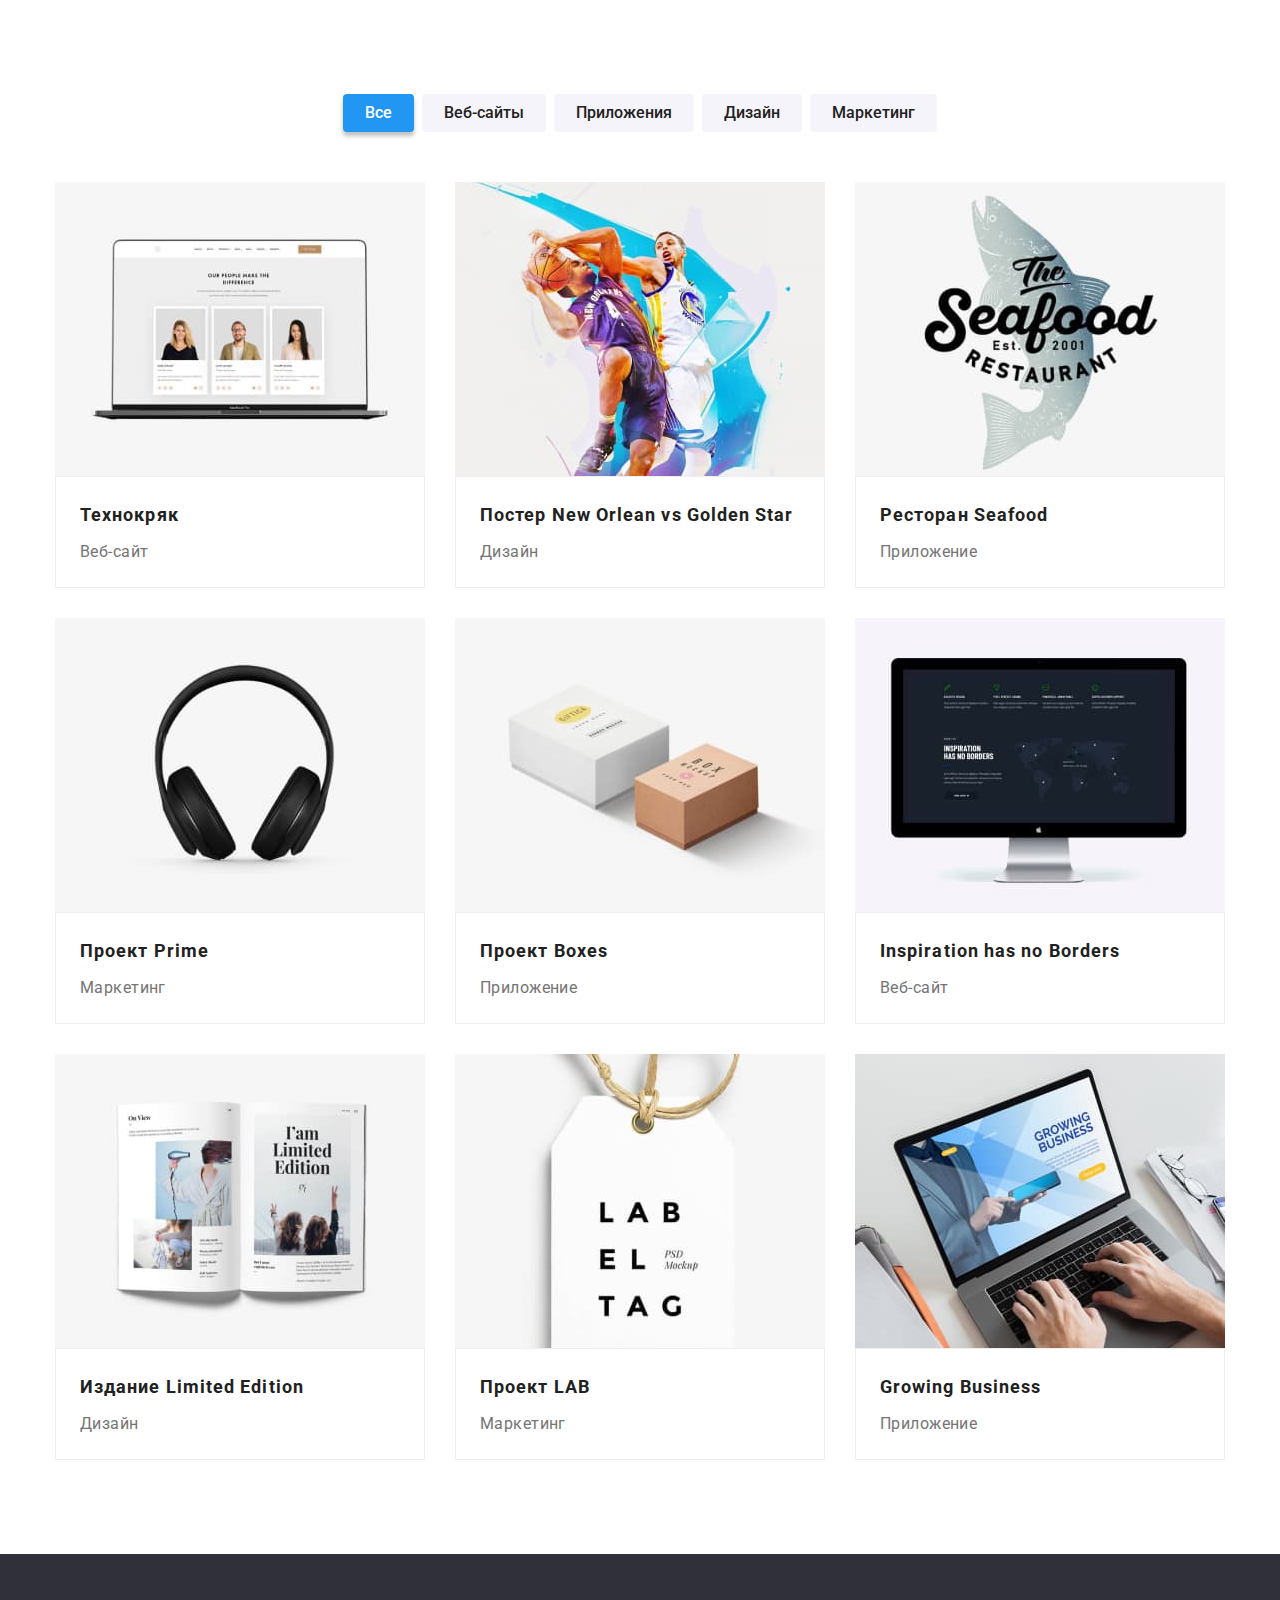
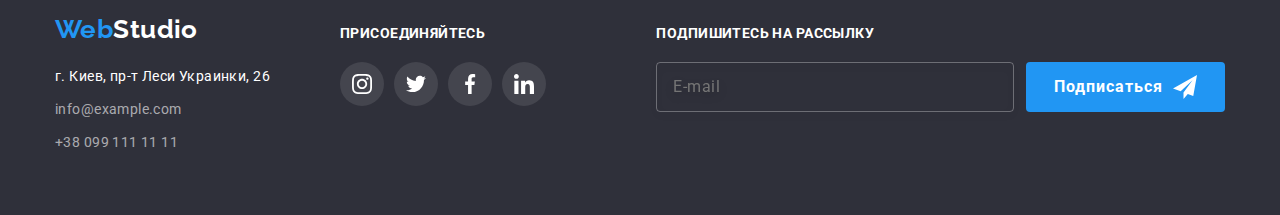
==== commit 0262f0f7: "Виконана адаптивна верстка сторінки Портфоліо" ====
--- a/portfolio.html
+++ b/portfolio.html
@@ -52,7 +52,7 @@
 		</header> -->
 
 		<!-- Основная часть -->
-		<!-- <main>
+		<main>
 			<section class="section">
 				<div class="container">
 					<h1 class="visually-hidden">Примеры работ</h1>
@@ -212,10 +212,10 @@
 					</ul>
 				</div>
 			</section>
-		</main> -->
+		</main>
 
 		<!-- Подвал сайта -->
-		<!-- <footer>
+		<footer>
 			<div class="footer container">
 				<div class="footer-address">
 					<a href="./index.html" class="logo link">
@@ -229,7 +229,7 @@
 					</ul>
 				</div>
 				<div class="footer-soc-container">
-					<h3 class="footer-title">Присоединяйтесь</h3>
+					<h3 class="footer__title">Присоединяйтесь</h3>
 					<ul class="soc-list list">
 						<li class="soc-list__item soc-list__item--with-bg">
 							<svg class="soc-list__icon" width="20" height="20">
@@ -254,7 +254,7 @@
 					</ul>
 				</div>
 				<div class="footer-submit">
-					<h3 class="footer-title">Подпишитесь на рассылку</h3>
+					<h3 class="footer__title">Подпишитесь на рассылку</h3>
 					<form class="footer-form">
 						<label><input type="email" name="email" class="footer-input" placeholder="E-mail" /></label>
 						<div class="footer-button-box">
@@ -266,6 +266,6 @@
 					</form>
 				</div>
 			</div>
-		</footer> -->
+		</footer>
 	</body>
 </html>
--- a/css/main.min.css
+++ b/css/main.min.css
@@ -1 +1 @@
-.list{list-style:none;padding:0;margin:0}.link{color:inherit;text-decoration:none}h1,h2,h3,h4,h5,h6{color:#212121;margin-top:0;margin-bottom:0}p{margin-top:0;margin-bottom:0}img{display:block}body{color:#757575;background-color:#fff;font-family:"Roboto",sans-serif;font-size:14px;line-height:1.71;letter-spacing:.03em}.container{width:100%;margin:0 auto;padding-left:15px;padding-right:15px}@media screen and (min-width: 480px){.container{width:480px}}@media screen and (min-width: 768px){.container{width:768px}}@media screen and (min-width: 1200px){.container{width:1200px}}.section{padding-top:60px;padding-bottom:60px}@media screen and (min-width: 1200px){.section{padding-top:94px;padding-bottom:94px}}.section__title{margin-bottom:30px;font-size:28px;line-height:1.17;text-align:center}@media screen and (min-width: 1200px){.section__title{margin-bottom:50px;font-size:36px}}@media screen and (min-width: 768px){.section__list{display:flex;flex-wrap:wrap;margin:-15px}}.visually-hidden{position:absolute;white-space:nowrap;width:1px;height:1px;overflow:hidden;border:0;padding:0;clip:rect(0 0 0 0);clip-path:inset(50%);margin:-1px}header{border-bottom:1px solid #ececec}.main-nav{display:flex;align-items:center}.site-nav{display:flex}.site-nav .nav-item+.nav-item{margin-left:50px}.nav-link{position:relative;display:block;padding:32px 0;color:#212121;transition:color 250ms cubic-bezier(0.4, 0, 0.2, 1)}.nav-link:hover,.nav-link:focus,.nav-link.current{color:#2196f3}.nav-link.current::after{content:"";position:absolute;left:0;bottom:-1px;display:block;width:100%;height:4px;border-radius:2px;background-color:#2196f3}.header-contacts-list{display:flex;margin-left:auto}.header-contacts-list .contacts-item+.contacts-item{margin-left:50px}header .contacts{display:flex;align-items:center;padding:32px 0;transition:color 250ms cubic-bezier(0.4, 0, 0.2, 1)}header .contacts:hover,header .contacts:focus{color:#2196f3}.nav-link,header .contacts{font-weight:500;line-height:1.14;letter-spacing:.02em}.contacts-icon{margin-right:10px;fill:currentColor}.logo{display:inline-flex;color:#000;font-family:"Raleway",sans-serif;font-weight:700;font-size:24px;line-height:1.17}@media screen and (min-width: 1200px){.logo{font-size:26px;line-height:1.19}}@media screen and (min-width: 768px){header .logo{margin-right:88px}}@media screen and (min-width: 1200px){header .logo{margin-right:93px;font-size:26px;line-height:1.19}}.logo-accent{color:#2196f3}footer .logo{margin-bottom:20px;color:#fff}.hero{height:400px;max-width:480px;padding-top:118px;padding-bottom:118x;margin-left:auto;margin-right:auto;background-color:#2f303a;background-image:linear-gradient(to top, rgba(47, 48, 58, 0.4), rgba(47, 48, 58, 0.4)),url(../images/img_hero.jpg);background-repeat:no-repeat;background-position:center;background-size:cover;text-align:center}@media screen and (min-width: 768px){.hero{height:400px;max-width:768px}}@media screen and (min-width: 1200px){.hero{height:600px;max-width:1600px;padding-top:200px;padding-bottom:200px}}.hero__title{max-width:360px;margin:0 auto 30px auto;color:#fff;font-weight:900;font-size:26px;line-height:1.62;letter-spacing:.06em;text-transform:uppercase}@media screen and (min-width: 1200px){.hero__title{max-width:696px;font-size:44px;line-height:1.36}}.hero__button{display:inline-block;border-radius:4px;padding:10px 32px;border:none;color:#fff;background-color:#2196f3;cursor:pointer;font-family:inherit;font-weight:700;font-size:16px;line-height:1.88;letter-spacing:.06em}@media screen and (min-width: 1200px){.advantages.section{padding-bottom:0}}@media screen and (max-width: 767px){.advantage-item:not(last-child){margin-bottom:30px}}@media screen and (min-width: 768px){.advantage-item{margin:15px;flex-basis:calc(50% - 30px)}}@media screen and (min-width: 1200px){.advantage-item{flex-basis:calc(25% - 30px)}}.advantage-item__bg{display:flex;align-items:center;justify-content:center;height:120px;border-radius:4px;margin-bottom:30px;background-color:#f5f4fa}.advantage-item__title{margin-bottom:10px;font-size:14px;line-height:1.14;text-transform:uppercase}@media screen and (max-width: 767px){.advantage-item__title{text-align:center}}@media screen and (max-width: 1199px){.services{display:none}}.services-list{display:flex;justify-content:space-between}.services-list__item{position:relative}.services-list__title{position:absolute;display:flex;justify-content:center;align-items:center;width:100%;height:70px;bottom:0;background-color:rgba(47,48,58,.8);color:#fff;line-height:1.14;text-align:center;text-transform:uppercase}.section--with-bg{background-color:#f5f4fa}.team-member{box-shadow:0px 1px 3px rgba(0,0,0,.12),0px 1px 1px rgba(0,0,0,.14),0px 2px 1px rgba(0,0,0,.2)}@media screen and (max-width: 767px){.team-member:not(last-child){margin-bottom:30px}}@media screen and (min-width: 768px){.team-member{margin:15px;flex-basis:calc(50% - 30px)}}@media screen and (min-width: 1200px){.team-member{flex-basis:calc(25% - 30px)}}.team-member__info{width:100%;padding-top:30px;padding-bottom:24px;background-color:#fff;border-radius:0px 0px 4px 4px;text-align:center}@media screen and (min-width: 1200px){.team-member__info{padding-bottom:32px}}.team-member__title{font-weight:500;font-size:16px;line-height:1.19;text-align:center;margin-bottom:10px}.team-member__position{font-size:16px;line-height:1.18;text-align:center;margin-bottom:16px}.soc-list{display:flex;justify-content:center}.soc-list__item{display:flex;align-items:center;justify-content:center;width:44px;height:44px;border-radius:50%;color:#afb1b8;transition:color 250ms cubic-bezier(0.4, 0, 0.2, 1),background-color 250ms cubic-bezier(0.4, 0, 0.2, 1)}.soc-list__item:not(:last-child){margin-right:10px}.soc-list__item:hover,.soc-list__item:focus{background-color:#2196f3;color:#fff}.soc-list__icon{fill:currentColor}.soc-list__item--with-bg{color:#fff;background:rgba(255,255,255,.1)}.clients-list{display:flex;flex-wrap:wrap;margin:-15px}.client-card{height:92px;flex-basis:calc(50% - 30px);margin:15px}@media screen and (min-width: 768px){.client-card{flex-basis:calc(33.3333333333% - 30px)}}@media screen and (min-width: 1200px){.client-card{flex-basis:calc(16.6666666667% - 30px)}}.client-card__link{display:flex;width:100%;height:100%;align-items:center;justify-content:center;border:1px solid #afb1b8;border-radius:4px;color:#afb1b8;transition:color 250ms cubic-bezier(0.4, 0, 0.2, 1),border 250ms cubic-bezier(0.4, 0, 0.2, 1)}.client-card__link:hover,.client-card__link:focus{border:1px solid #2196f3;color:#2196f3}.client-card__icon{fill:currentColor}.filters-list{display:flex;justify-content:center;margin-bottom:50px}.filters-item:not(:last-child){margin-right:8px}.filter-button{padding:6px 22px;border-radius:4px;border:none;color:#212121;background-color:#f5f4fa;cursor:pointer;font-family:inherit;font-weight:500;font-size:16px;line-height:1.62;text-align:center;transition:color 250ms cubic-bezier(0.4, 0, 0.2, 1),background-color 250ms cubic-bezier(0.4, 0, 0.2, 1),box-shadow 250ms cubic-bezier(0.4, 0, 0.2, 1)}.filter-button:hover,.filter-button:focus,.filter-button.active{color:#fff;background-color:#2196f3;box-shadow:0px 4px 4px rgba(0,0,0,.25)}.work-list{display:flex;flex-wrap:wrap}.work-item{width:370px;margin-right:30px;margin-bottom:30px;transition:box-shadow 250ms cubic-bezier(0.4, 0, 0.2, 1)}.work-item:nth-child(3n){margin-right:0}.work-item:nth-last-child(-n+3){margin-bottom:0}.work-item:hover,.work-item:focus{box-shadow:0px 1px 1px rgba(0,0,0,.12),0px 4px 4px rgba(0,0,0,.06),1px 4px 6px rgba(0,0,0,.16)}.work-card{position:relative;overflow:hidden}.work-overlay{position:absolute;top:0;left:0;width:100%;height:100%;padding:63px 24px;background-color:rgba(33,150,243,.9);color:#fff;font-weight:400;font-size:18px;line-height:1.56;opacity:0;transform:translateY(100%);transition:transform 250ms cubic-bezier(0.4, 0, 0.2, 1),opacity 250ms cubic-bezier(0.4, 0, 0.2, 1)}.work-item:hover .work-overlay,.work-item:focus .work-overlay{opacity:1;transform:translateY(0)}.work-description{padding:20px 24px;border:1px solid #eee}.work-title{margin-bottom:4px;font-size:18px;line-height:2;letter-spacing:.06em}.work-category{font-size:16px;line-height:1.88}footer{padding:60px 0;background-color:#2f303a}@media screen and (min-width: 768px){.footer{display:flex}}@media screen and (min-width: 769px)and (max-width: 1199px){.footer{flex-wrap:wrap;justify-content:space-between}}@media screen and (max-width: 1199px){.footer-address{margin-bottom:60px;text-align:center}}@media screen and (min-width: 768px)and (max-width: 1199px){.footer-address{margin-left:auto;margin-right:auto}}@media screen and (min-width: 1200px){.footer-address{margin-right:70px}}address{margin-bottom:9px;color:#fff;font-style:normal}footer .contacts{color:rgba(255,255,255,.6);transition:color 250ms cubic-bezier(0.4, 0, 0.2, 1)}footer .contacts:hover,footer .contacts:focus{color:#2196f3}footer .contacts-item:first-child{margin-bottom:9px}@media screen and (max-width: 1199px){.footer-soc-container{margin-bottom:60px;text-align:center}}@media screen and (min-width: 768px)and (max-width: 1199px){.footer-soc-container{margin-left:auto;margin-right:auto;margin-top:5px}}.footer__title{margin-top:12px;margin-bottom:20px;font-size:14px;line-height:1.14;text-transform:uppercase;color:#fff}@media screen and (max-width: 1199px){.footer-submit{text-align:center;margin:0 auto}}@media screen and (min-width: 1200px){.footer-submit{margin-left:auto}}@media screen and (max-width: 1199px){.footer-form{text-align:center}}@media screen and (min-width: 1200px){.footer-form{display:flex}}.footer-input{width:358px;height:50px;padding:15px 16px;border-radius:4px;background-color:rgba(0,0,0,0);color:rgba(255,255,255,.6);border:1px solid rgba(255,255,255,.3);filter:drop-shadow(0px 4px 4px rgba(0, 0, 0, 0.15))}.footer-input:hover,.footer-input:focus{outline:none}.footer-input::placeholder{font-size:16px;line-height:1.25;letter-spacing:.03em}@media screen and (max-width: 1199px){.footer-input{margin-bottom:20px}}.footer-button-box{position:relative;display:block;height:50px;max-width:200px;margin:0 auto;background:#2196f3;border-radius:4px}@media screen and (min-width: 1200px){.footer-button-box{margin-left:12px}}.footer-button{width:100%;height:100%;padding:10px 62px 10px 28px;border-radius:4px;background-color:rgba(0,0,0,0);border:none;color:#fff;font-weight:700;font-size:16px;line-height:1.88;letter-spacing:.06em;transition:box-shadow 250ms cubic-bezier(0.4, 0, 0.2, 1)}.footer-button:hover,.footer-button:focus{cursor:pointer;box-shadow:0px 4px 4px rgba(0,0,0,.15)}.footer-button-icon{position:absolute;right:28px;top:50%;transform:translateY(-50%)}.backdrop{position:fixed;top:0;left:0;width:100%;height:100%;opacity:1;background-color:rgba(0,0,0,.2);transition:opacity 250ms cubic-bezier(0.4, 0, 0.2, 1)}.backdrop.is-hidden{visibility:hidden;opacity:0;pointer-events:none}.modal{position:absolute;top:50%;left:50%;transform:translate(-50%, -50%) scale(1);width:528px;min-height:581px;border-radius:4px;padding:40px;background-color:#fff;box-shadow:0px 1px 3px rgba(0,0,0,.12),0px 1px 1px rgba(0,0,0,.14),0px 2px 1px rgba(0,0,0,.2);transition:transform 250ms cubic-bezier(0.4, 0, 0.2, 1)}.backdrop.is-hidden .modal{transform:translate(-50%, -50%) scale(0.9)}.modal-button{display:flex;justify-content:center;align-items:center;position:absolute;top:8px;right:8px;width:30px;height:30px;border-radius:50%;background-color:#fff;border:1px solid rgba(0,0,0,.1);color:#000;transition:color 250ms cubic-bezier(0.4, 0, 0.2, 1)}.modal-button:hover,.modal-button:focus{cursor:pointer;color:#2196f3}.modal-icon{width:18px;height:18px;fill:currentColor}.modal-title{margin-bottom:12px;text-align:center;color:#212121;font-weight:700;font-size:20px;line-height:1.15}.form-field{position:relative;margin-bottom:10px}.form-label{color:#757575;font-size:12px;line-height:1.17;letter-spacing:.01em;margin-bottom:4px}.form-input{width:100%;margin:0;padding:11px 12px 11px 42px;border-radius:4px;border:1px solid rgba(33,33,33,.2);transition:border 250ms cubic-bezier(0.4, 0, 0.2, 1)}.form-input:hover,.form-input:focus{border:1px solid #2196f3;cursor:pointer;outline:none}.form-icon{position:absolute;bottom:11px;left:12px;fill:#212121;transition:fill 250ms cubic-bezier(0.4, 0, 0.2, 1)}.form-input:hover+.form-icon,.form-input:focus+.form-icon{fill:#2196f3}.form-field-comment{margin-bottom:20px}.form-textarea{width:100%;height:120px;margin:0;padding:12px 16px;border-radius:4px;border:1px solid rgba(33,33,33,.2);resize:none;transition:border 250ms cubic-bezier(0.4, 0, 0.2, 1)}.form-textarea:hover,.form-textarea:focus{border:1px solid #2196f3;cursor:pointer;outline:none}.form-textarea::placeholder{color:rgba(117,117,117,.5);font-size:12px;line-height:1.17;letter-spacing:.01em}.form-policy{margin-bottom:30px}.policy-label{position:relative;display:flex;justify-content:center;align-items:center}.checkbox-icon{position:absolute;top:50%;left:12px;transform:translateY(-50%);border:2px solid #212121;border-radius:2px}.policy-checkbox:checked~.checkbox-icon{background-origin:border-box;background-color:#2196f3;border-color:#2196f3}.policy-text{padding-left:20px}.policy-link{color:#2196f3}.form-button{margin:0 auto;padding:10px 55px;border-radius:4px;display:block;background:#2196f3;color:#fff;border:none;font-weight:700;font-size:16px;line-height:1.88;letter-spacing:.06em;box-shadow:0px 4px 4px rgba(0,0,0,.15)}.form-button:hover,.form-button:focus{cursor:pointer}/*# sourceMappingURL=main.min.css.map */+.list{list-style:none;padding:0;margin:0}.link{color:inherit;text-decoration:none}h1,h2,h3,h4,h5,h6{color:#212121;margin-top:0;margin-bottom:0}p{margin-top:0;margin-bottom:0}img{display:block}body{color:#757575;background-color:#fff;font-family:"Roboto",sans-serif;font-size:14px;line-height:1.71;letter-spacing:.03em}.container{width:100%;margin:0 auto;padding-left:15px;padding-right:15px}@media screen and (min-width: 480px){.container{width:480px}}@media screen and (min-width: 768px){.container{width:768px}}@media screen and (min-width: 1200px){.container{width:1200px}}.section{padding-top:60px;padding-bottom:60px}@media screen and (min-width: 1200px){.section{padding-top:94px;padding-bottom:94px}}.section__title{margin-bottom:30px;font-size:28px;line-height:1.17;text-align:center}@media screen and (min-width: 1200px){.section__title{margin-bottom:50px;font-size:36px}}@media screen and (min-width: 768px){.section__list{display:flex;flex-wrap:wrap;margin:-15px}}.visually-hidden{position:absolute;white-space:nowrap;width:1px;height:1px;overflow:hidden;border:0;padding:0;clip:rect(0 0 0 0);clip-path:inset(50%);margin:-1px}header{border-bottom:1px solid #ececec}.main-nav{display:flex;align-items:center}.site-nav{display:flex}.site-nav .nav-item+.nav-item{margin-left:50px}.nav-link{position:relative;display:block;padding:32px 0;color:#212121;transition:color 250ms cubic-bezier(0.4, 0, 0.2, 1)}.nav-link:hover,.nav-link:focus,.nav-link.current{color:#2196f3}.nav-link.current::after{content:"";position:absolute;left:0;bottom:-1px;display:block;width:100%;height:4px;border-radius:2px;background-color:#2196f3}.header-contacts-list{display:flex;margin-left:auto}.header-contacts-list .contacts-item+.contacts-item{margin-left:50px}header .contacts{display:flex;align-items:center;padding:32px 0;transition:color 250ms cubic-bezier(0.4, 0, 0.2, 1)}header .contacts:hover,header .contacts:focus{color:#2196f3}.nav-link,header .contacts{font-weight:500;line-height:1.14;letter-spacing:.02em}.contacts-icon{margin-right:10px;fill:currentColor}.logo{display:inline-flex;color:#000;font-family:"Raleway",sans-serif;font-weight:700;font-size:24px;line-height:1.17}@media screen and (min-width: 1200px){.logo{font-size:26px;line-height:1.19}}@media screen and (min-width: 768px){header .logo{margin-right:88px}}@media screen and (min-width: 1200px){header .logo{margin-right:93px;font-size:26px;line-height:1.19}}.logo-accent{color:#2196f3}footer .logo{margin-bottom:20px;color:#fff}.hero{height:400px;max-width:480px;padding-top:118px;padding-bottom:118x;margin-left:auto;margin-right:auto;background-color:#2f303a;background-image:linear-gradient(to top, rgba(47, 48, 58, 0.4), rgba(47, 48, 58, 0.4)),url(../images/img_hero.jpg);background-repeat:no-repeat;background-position:center;background-size:cover;text-align:center}@media screen and (min-width: 768px){.hero{height:400px;max-width:768px}}@media screen and (min-width: 1200px){.hero{height:600px;max-width:1600px;padding-top:200px;padding-bottom:200px}}.hero__title{max-width:360px;margin:0 auto 30px auto;color:#fff;font-weight:900;font-size:26px;line-height:1.62;letter-spacing:.06em;text-transform:uppercase}@media screen and (min-width: 1200px){.hero__title{max-width:696px;font-size:44px;line-height:1.36}}.hero__button{display:inline-block;border-radius:4px;padding:10px 32px;border:none;color:#fff;background-color:#2196f3;cursor:pointer;font-family:inherit;font-weight:700;font-size:16px;line-height:1.88;letter-spacing:.06em}@media screen and (min-width: 1200px){.advantages.section{padding-bottom:0}}@media screen and (max-width: 767px){.advantage-item:not(last-child){margin-bottom:30px}}@media screen and (min-width: 768px){.advantage-item{margin:15px;flex-basis:calc(50% - 30px)}}@media screen and (min-width: 1200px){.advantage-item{flex-basis:calc(25% - 30px)}}.advantage-item__bg{display:flex;align-items:center;justify-content:center;height:120px;border-radius:4px;margin-bottom:30px;background-color:#f5f4fa}.advantage-item__title{margin-bottom:10px;font-size:14px;line-height:1.14;text-transform:uppercase}@media screen and (max-width: 767px){.advantage-item__title{text-align:center}}@media screen and (max-width: 1199px){.services{display:none}}.services-list{display:flex;justify-content:space-between}.services-list__item{position:relative}.services-list__title{position:absolute;display:flex;justify-content:center;align-items:center;width:100%;height:70px;bottom:0;background-color:rgba(47,48,58,.8);color:#fff;line-height:1.14;text-align:center;text-transform:uppercase}.section--with-bg{background-color:#f5f4fa}.team-member{box-shadow:0px 1px 3px rgba(0,0,0,.12),0px 1px 1px rgba(0,0,0,.14),0px 2px 1px rgba(0,0,0,.2)}@media screen and (max-width: 767px){.team-member:not(last-child){margin-bottom:30px}}@media screen and (min-width: 768px){.team-member{margin:15px;flex-basis:calc(50% - 30px)}}@media screen and (min-width: 1200px){.team-member{flex-basis:calc(25% - 30px)}}.team-member__info{width:100%;padding-top:30px;padding-bottom:24px;background-color:#fff;border-radius:0px 0px 4px 4px;text-align:center}@media screen and (min-width: 1200px){.team-member__info{padding-bottom:32px}}.team-member__title{font-weight:500;font-size:16px;line-height:1.19;text-align:center;margin-bottom:10px}.team-member__position{font-size:16px;line-height:1.18;text-align:center;margin-bottom:16px}.soc-list{display:flex;justify-content:center}.soc-list__item{display:flex;align-items:center;justify-content:center;width:44px;height:44px;border-radius:50%;color:#afb1b8;transition:color 250ms cubic-bezier(0.4, 0, 0.2, 1),background-color 250ms cubic-bezier(0.4, 0, 0.2, 1)}.soc-list__item:not(:last-child){margin-right:10px}.soc-list__item:hover,.soc-list__item:focus{background-color:#2196f3;color:#fff}.soc-list__icon{fill:currentColor}.soc-list__item--with-bg{color:#fff;background:rgba(255,255,255,.1)}.clients-list{display:flex;flex-wrap:wrap;margin:-15px}.client-card{height:92px;flex-basis:calc(50% - 30px);margin:15px}@media screen and (min-width: 768px){.client-card{flex-basis:calc(33.3333333333% - 30px)}}@media screen and (min-width: 1200px){.client-card{flex-basis:calc(16.6666666667% - 30px)}}.client-card__link{display:flex;width:100%;height:100%;align-items:center;justify-content:center;border:1px solid #afb1b8;border-radius:4px;color:#afb1b8;transition:color 250ms cubic-bezier(0.4, 0, 0.2, 1),border 250ms cubic-bezier(0.4, 0, 0.2, 1)}.client-card__link:hover,.client-card__link:focus{border:1px solid #2196f3;color:#2196f3}.client-card__icon{fill:currentColor}.filters-list{display:flex;flex-wrap:wrap;justify-content:flex-start;margin-bottom:50px}@media screen and (min-width: 768px){.filters-list{justify-content:center}}@media screen and (max-width: 767px){.filters-item{margin-bottom:15px}}.filters-item:not(:last-child){margin-right:8px}.filters-item .filter-button{padding:6px 22px;border-radius:4px;border:none;color:#212121;background-color:#f5f4fa;cursor:pointer;font-family:inherit;font-weight:500;font-size:16px;line-height:1.62;text-align:center;transition:color 250ms cubic-bezier(0.4, 0, 0.2, 1),background-color 250ms cubic-bezier(0.4, 0, 0.2, 1),box-shadow 250ms cubic-bezier(0.4, 0, 0.2, 1)}.filters-item .filter-button:hover,.filters-item .filter-button:focus,.filters-item .filter-button.active{color:#fff;background-color:#2196f3;box-shadow:0px 4px 4px rgba(0,0,0,.25)}@media screen and (min-width: 768px){.work-list{display:flex;flex-wrap:wrap;margin:-15px}}.work-item{transition:box-shadow 250ms cubic-bezier(0.4, 0, 0.2, 1)}.work-item:hover,.work-item:focus{box-shadow:0px 1px 1px rgba(0,0,0,.12),0px 4px 4px rgba(0,0,0,.06),1px 4px 6px rgba(0,0,0,.16)}@media screen and (max-width: 767px){.work-item{width:100%}.work-item:not(last-child){margin-bottom:30px}}@media screen and (min-width: 768px){.work-item{margin:15px;flex-basis:calc(50% - 30px)}}@media screen and (min-width: 1200px){.work-item{flex-basis:calc(33.3333333333% - 30px)}}.work-card{position:relative;overflow:hidden}.work-overlay{position:absolute;top:0;left:0;width:100%;height:100%;padding:63px 24px;background-color:rgba(33,150,243,.9);color:#fff;font-weight:400;font-size:18px;line-height:1.56;opacity:0;transform:translateY(100%);transition:transform 250ms cubic-bezier(0.4, 0, 0.2, 1),opacity 250ms cubic-bezier(0.4, 0, 0.2, 1)}.work-item:hover .work-overlay,.work-item:focus .work-overlay{opacity:1;transform:translateY(0)}.work-description{padding:20px 24px;border:1px solid #eee}.work-title{margin-bottom:4px;font-size:18px;line-height:2;letter-spacing:.06em}.work-category{font-size:16px;line-height:1.88}footer{padding:60px 0;background-color:#2f303a}@media screen and (min-width: 768px){.footer{display:flex}}@media screen and (min-width: 769px)and (max-width: 1199px){.footer{flex-wrap:wrap;justify-content:space-between}}@media screen and (max-width: 1199px){.footer-address{margin-bottom:60px;text-align:center}}@media screen and (min-width: 768px)and (max-width: 1199px){.footer-address{margin-left:auto;margin-right:auto}}@media screen and (min-width: 1200px){.footer-address{margin-right:70px}}address{margin-bottom:9px;color:#fff;font-style:normal}footer .contacts{color:rgba(255,255,255,.6);transition:color 250ms cubic-bezier(0.4, 0, 0.2, 1)}footer .contacts:hover,footer .contacts:focus{color:#2196f3}footer .contacts-item:first-child{margin-bottom:9px}@media screen and (max-width: 1199px){.footer-soc-container{margin-bottom:60px;text-align:center}}@media screen and (min-width: 768px)and (max-width: 1199px){.footer-soc-container{margin-left:auto;margin-right:auto;margin-top:5px}}.footer__title{margin-top:12px;margin-bottom:20px;font-size:14px;line-height:1.14;text-transform:uppercase;color:#fff}@media screen and (max-width: 1199px){.footer-submit{text-align:center;margin:0 auto}}@media screen and (min-width: 1200px){.footer-submit{margin-left:auto}}@media screen and (max-width: 1199px){.footer-form{text-align:center}}@media screen and (min-width: 1200px){.footer-form{display:flex}}.footer-input{width:100%;height:50px;padding:15px 16px;border-radius:4px;background-color:rgba(0,0,0,0);color:rgba(255,255,255,.6);border:1px solid rgba(255,255,255,.3);filter:drop-shadow(0px 4px 4px rgba(0, 0, 0, 0.15))}@media screen and (min-width: 768px){.footer-input{width:450px}}@media screen and (min-width: 1200px){.footer-input{width:358px}}.footer-input:hover,.footer-input:focus{outline:none}.footer-input::placeholder{font-size:16px;line-height:1.25;letter-spacing:.03em}@media screen and (max-width: 1199px){.footer-input{margin-bottom:20px}}.footer-button-box{position:relative;display:block;height:50px;max-width:200px;margin:0 auto;background:#2196f3;border-radius:4px}@media screen and (min-width: 1200px){.footer-button-box{margin-left:12px}}.footer-button{width:100%;height:100%;padding:10px 62px 10px 28px;border-radius:4px;background-color:rgba(0,0,0,0);border:none;color:#fff;font-weight:700;font-size:16px;line-height:1.88;letter-spacing:.06em;transition:box-shadow 250ms cubic-bezier(0.4, 0, 0.2, 1)}.footer-button:hover,.footer-button:focus{cursor:pointer;box-shadow:0px 4px 4px rgba(0,0,0,.15)}.footer-button-icon{position:absolute;right:28px;top:50%;transform:translateY(-50%)}.backdrop{position:fixed;top:0;left:0;width:100%;height:100%;opacity:1;background-color:rgba(0,0,0,.2);transition:opacity 250ms cubic-bezier(0.4, 0, 0.2, 1)}.backdrop.is-hidden{visibility:hidden;opacity:0;pointer-events:none}.modal{position:absolute;top:50%;left:50%;transform:translate(-50%, -50%) scale(1);width:528px;min-height:581px;border-radius:4px;padding:40px;background-color:#fff;box-shadow:0px 1px 3px rgba(0,0,0,.12),0px 1px 1px rgba(0,0,0,.14),0px 2px 1px rgba(0,0,0,.2);transition:transform 250ms cubic-bezier(0.4, 0, 0.2, 1)}.backdrop.is-hidden .modal{transform:translate(-50%, -50%) scale(0.9)}.modal-button{display:flex;justify-content:center;align-items:center;position:absolute;top:8px;right:8px;width:30px;height:30px;border-radius:50%;background-color:#fff;border:1px solid rgba(0,0,0,.1);color:#000;transition:color 250ms cubic-bezier(0.4, 0, 0.2, 1)}.modal-button:hover,.modal-button:focus{cursor:pointer;color:#2196f3}.modal-icon{width:18px;height:18px;fill:currentColor}.modal-title{margin-bottom:12px;text-align:center;color:#212121;font-weight:700;font-size:20px;line-height:1.15}.form-field{position:relative;margin-bottom:10px}.form-label{color:#757575;font-size:12px;line-height:1.17;letter-spacing:.01em;margin-bottom:4px}.form-input{width:100%;margin:0;padding:11px 12px 11px 42px;border-radius:4px;border:1px solid rgba(33,33,33,.2);transition:border 250ms cubic-bezier(0.4, 0, 0.2, 1)}.form-input:hover,.form-input:focus{border:1px solid #2196f3;cursor:pointer;outline:none}.form-icon{position:absolute;bottom:11px;left:12px;fill:#212121;transition:fill 250ms cubic-bezier(0.4, 0, 0.2, 1)}.form-input:hover+.form-icon,.form-input:focus+.form-icon{fill:#2196f3}.form-field-comment{margin-bottom:20px}.form-textarea{width:100%;height:120px;margin:0;padding:12px 16px;border-radius:4px;border:1px solid rgba(33,33,33,.2);resize:none;transition:border 250ms cubic-bezier(0.4, 0, 0.2, 1)}.form-textarea:hover,.form-textarea:focus{border:1px solid #2196f3;cursor:pointer;outline:none}.form-textarea::placeholder{color:rgba(117,117,117,.5);font-size:12px;line-height:1.17;letter-spacing:.01em}.form-policy{margin-bottom:30px}.policy-label{position:relative;display:flex;justify-content:center;align-items:center}.checkbox-icon{position:absolute;top:50%;left:12px;transform:translateY(-50%);border:2px solid #212121;border-radius:2px}.policy-checkbox:checked~.checkbox-icon{background-origin:border-box;background-color:#2196f3;border-color:#2196f3}.policy-text{padding-left:20px}.policy-link{color:#2196f3}.form-button{margin:0 auto;padding:10px 55px;border-radius:4px;display:block;background:#2196f3;color:#fff;border:none;font-weight:700;font-size:16px;line-height:1.88;letter-spacing:.06em;box-shadow:0px 4px 4px rgba(0,0,0,.15)}.form-button:hover,.form-button:focus{cursor:pointer}/*# sourceMappingURL=main.min.css.map */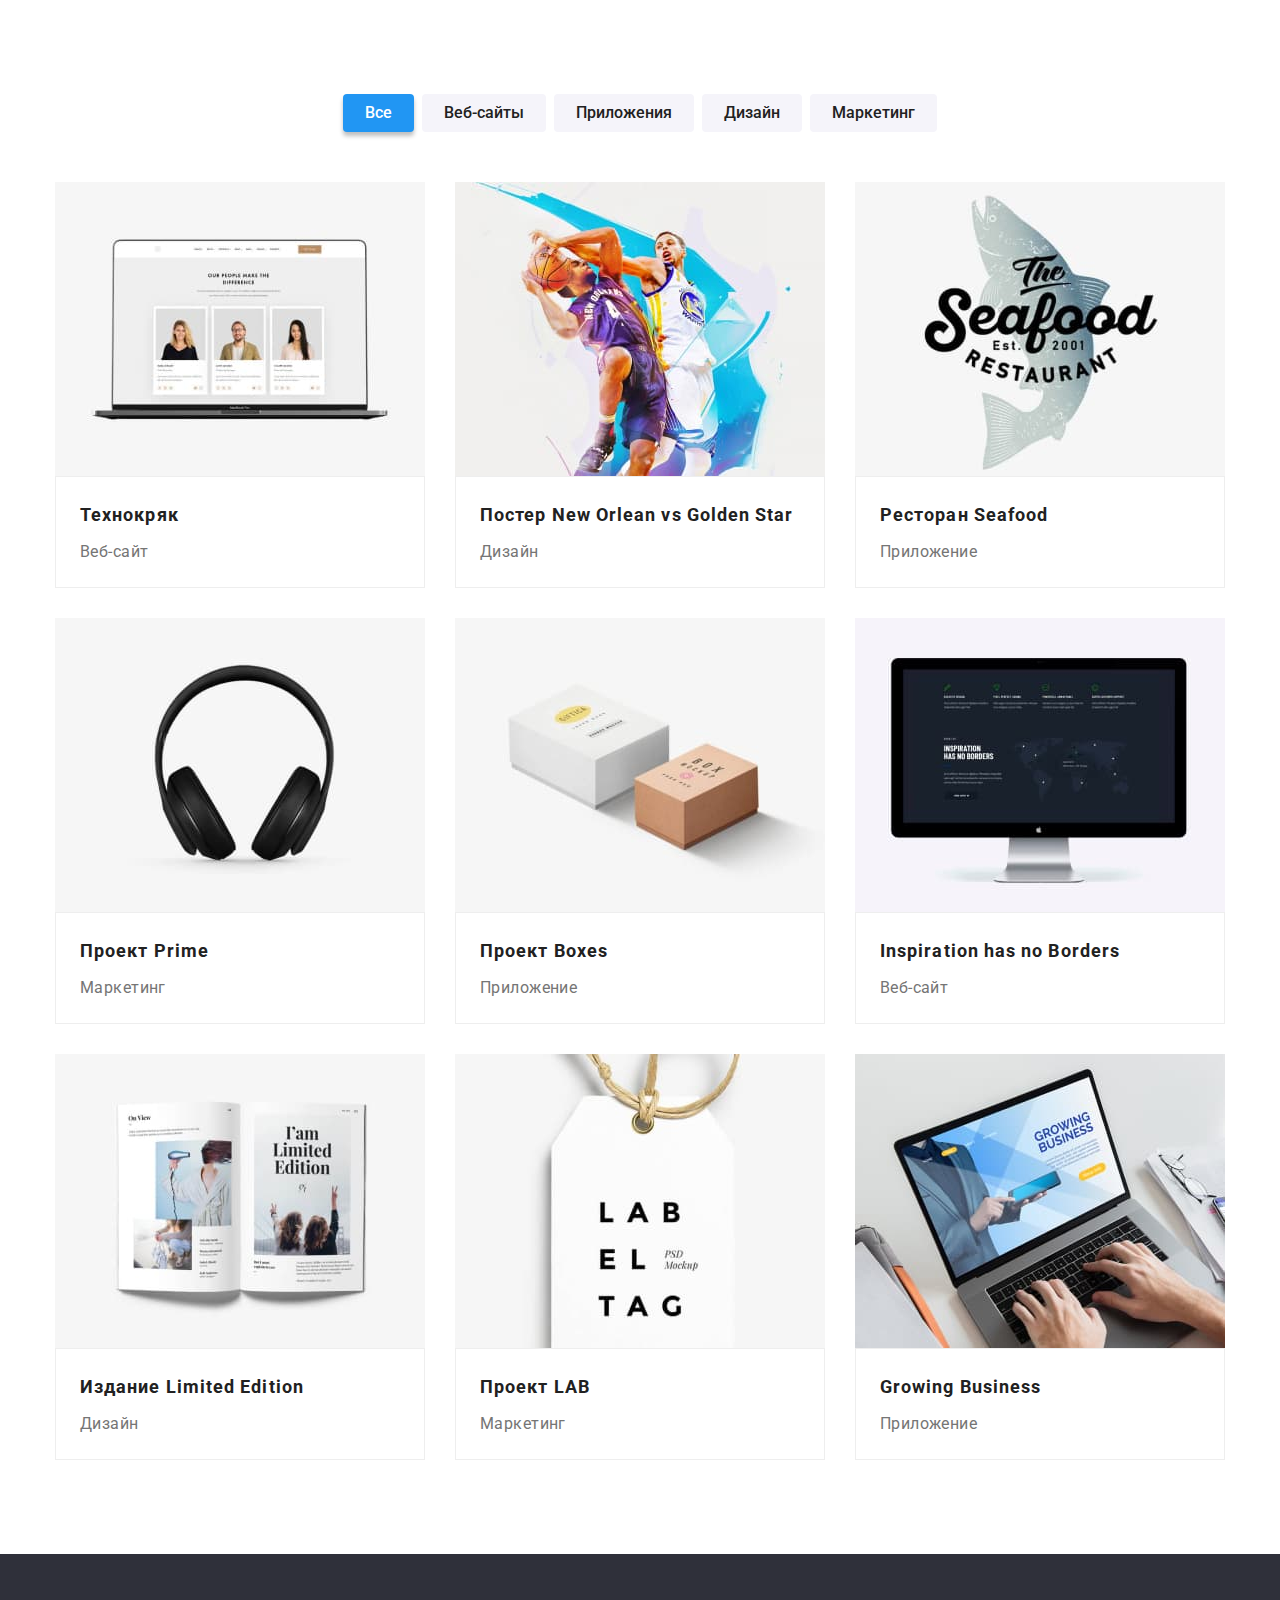
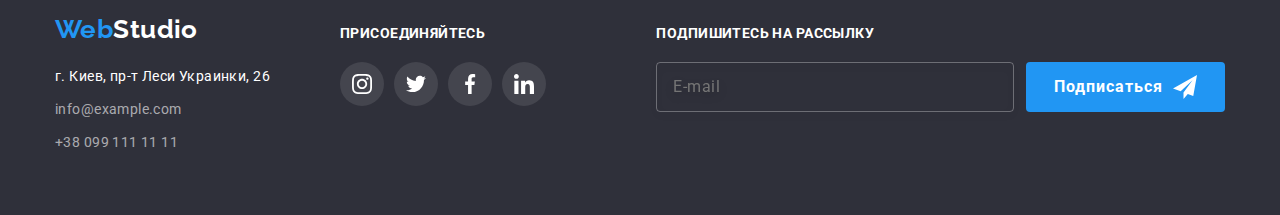
==== commit de9bef10: "Виконана адаптивна верстка модального вікна" ====
--- a/portfolio.html
+++ b/portfolio.html
@@ -68,7 +68,7 @@
 						<li class="work-item">
 							<a href="" class="work-link link">
 								<div class="work-card">
-									<img src="./images/portfolio_1.jpg" alt="Веб-сайт" width="370" />
+									<img src="./images/portfolio_1.jpg" alt="Веб-сайт" width="370" class="work-img" />
 									<p class="work-overlay">
 										Ресурс предлагает комплексные предложения с разным уровнем функционала и сервисов. Все это позволит
 										посетителю получить исчерпывающие сведения о компании или частном лице.
@@ -84,7 +84,7 @@
 						<li class="work-item">
 							<a href="" class="link">
 								<div class="work-card">
-									<img src="./images/portfolio_2.jpg" alt="Два баскетболиста" width="370" />
+									<img src="./images/portfolio_2.jpg" alt="Два баскетболиста" width="370" class="work-img" />
 									<p class="work-overlay">
 										Ресурс предлагает комплексные предложения с разным уровнем функционала и сервисов. Все это позволит
 										посетителю получить исчерпывающие сведения о компании или частном лице.
@@ -100,7 +100,7 @@
 						<li class="work-item">
 							<a href="" class="link">
 								<div class="work-card">
-									<img src="./images/portfolio_3.jpg" alt="Логотип рыбного ресторана" width="370" />
+									<img src="./images/portfolio_3.jpg" alt="Логотип рыбного ресторана" width="370" class="work-img" />
 									<p class="work-overlay">
 										Ресурс предлагает комплексные предложения с разным уровнем функционала и сервисов. Все это позволит
 										посетителю получить исчерпывающие сведения о компании или частном лице.
@@ -117,7 +117,7 @@
 						<li class="work-item">
 							<a href="" class="link">
 								<div class="work-card">
-									<img src="./images/portfolio_4.jpg" alt="Наушники" width="370" />
+									<img src="./images/portfolio_4.jpg" alt="Наушники" width="370" class="work-img" />
 									<p class="work-overlay">
 										Ресурс предлагает комплексные предложения с разным уровнем функционала и сервисов. Все это позволит
 										посетителю получить исчерпывающие сведения о компании или частном лице.
@@ -133,7 +133,7 @@
 						<li class="work-item">
 							<a href="" class="link">
 								<div class="work-card">
-									<img src="./images/portfolio_5.jpg" alt="Коробки" width="370" />
+									<img src="./images/portfolio_5.jpg" alt="Коробки" width="370" class="work-img" />
 									<p class="work-overlay">
 										Ресурс предлагает комплексные предложения с разным уровнем функционала и сервисов. Все это позволит
 										посетителю получить исчерпывающие сведения о компании или частном лице.
@@ -149,7 +149,7 @@
 						<li class="work-item">
 							<a href="" class="link">
 								<div class="work-card">
-									<img src="./images/portfolio_6.jpg" alt="Монитор" width="370" />
+									<img src="./images/portfolio_6.jpg" alt="Монитор" width="370" class="work-img" />
 									<p class="work-overlay">
 										Ресурс предлагает комплексные предложения с разным уровнем функционала и сервисов. Все это позволит
 										посетителю получить исчерпывающие сведения о компании или частном лице.
@@ -165,7 +165,7 @@
 						<li class="work-item">
 							<a href="" class="link">
 								<div class="work-card">
-									<img src="./images/portfolio_7.jpg" alt="Журнал" width="370" />
+									<img src="./images/portfolio_7.jpg" alt="Журнал" width="370" class="work-img" />
 									<p class="work-overlay">
 										Ресурс предлагает комплексные предложения с разным уровнем функционала и сервисов. Все это позволит
 										посетителю получить исчерпывающие сведения о компании или частном лице.
@@ -181,7 +181,7 @@
 						<li class="work-item">
 							<a href="" class="link">
 								<div class="work-card">
-									<img src="./images/portfolio_8.jpg" alt="Бирка" width="370" />
+									<img src="./images/portfolio_8.jpg" alt="Бирка" width="370" class="work-img" />
 									<p class="work-overlay">
 										Ресурс предлагает комплексные предложения с разным уровнем функционала и сервисов. Все это позволит
 										посетителю получить исчерпывающие сведения о компании или частном лице.
@@ -197,7 +197,7 @@
 						<li class="work-item">
 							<a href="" class="link">
 								<div class="work-card">
-									<img src="./images/portfolio_9.jpg" alt="Человек печатает на ноутбуке" width="370" />
+									<img src="./images/portfolio_9.jpg" alt="Человек печатает на ноутбуке" width="370" class="work-img" />
 									<p class="work-overlay">
 										Ресурс предлагает комплексные предложения с разным уровнем функционала и сервисов. Все это позволит
 										посетителю получить исчерпывающие сведения о компании или частном лице.
--- a/css/main.min.css
+++ b/css/main.min.css
@@ -1 +1 @@
-.list{list-style:none;padding:0;margin:0}.link{color:inherit;text-decoration:none}h1,h2,h3,h4,h5,h6{color:#212121;margin-top:0;margin-bottom:0}p{margin-top:0;margin-bottom:0}img{display:block}body{color:#757575;background-color:#fff;font-family:"Roboto",sans-serif;font-size:14px;line-height:1.71;letter-spacing:.03em}.container{width:100%;margin:0 auto;padding-left:15px;padding-right:15px}@media screen and (min-width: 480px){.container{width:480px}}@media screen and (min-width: 768px){.container{width:768px}}@media screen and (min-width: 1200px){.container{width:1200px}}.section{padding-top:60px;padding-bottom:60px}@media screen and (min-width: 1200px){.section{padding-top:94px;padding-bottom:94px}}.section__title{margin-bottom:30px;font-size:28px;line-height:1.17;text-align:center}@media screen and (min-width: 1200px){.section__title{margin-bottom:50px;font-size:36px}}@media screen and (min-width: 768px){.section__list{display:flex;flex-wrap:wrap;margin:-15px}}.visually-hidden{position:absolute;white-space:nowrap;width:1px;height:1px;overflow:hidden;border:0;padding:0;clip:rect(0 0 0 0);clip-path:inset(50%);margin:-1px}header{border-bottom:1px solid #ececec}.main-nav{display:flex;align-items:center}.site-nav{display:flex}.site-nav .nav-item+.nav-item{margin-left:50px}.nav-link{position:relative;display:block;padding:32px 0;color:#212121;transition:color 250ms cubic-bezier(0.4, 0, 0.2, 1)}.nav-link:hover,.nav-link:focus,.nav-link.current{color:#2196f3}.nav-link.current::after{content:"";position:absolute;left:0;bottom:-1px;display:block;width:100%;height:4px;border-radius:2px;background-color:#2196f3}.header-contacts-list{display:flex;margin-left:auto}.header-contacts-list .contacts-item+.contacts-item{margin-left:50px}header .contacts{display:flex;align-items:center;padding:32px 0;transition:color 250ms cubic-bezier(0.4, 0, 0.2, 1)}header .contacts:hover,header .contacts:focus{color:#2196f3}.nav-link,header .contacts{font-weight:500;line-height:1.14;letter-spacing:.02em}.contacts-icon{margin-right:10px;fill:currentColor}.logo{display:inline-flex;color:#000;font-family:"Raleway",sans-serif;font-weight:700;font-size:24px;line-height:1.17}@media screen and (min-width: 1200px){.logo{font-size:26px;line-height:1.19}}@media screen and (min-width: 768px){header .logo{margin-right:88px}}@media screen and (min-width: 1200px){header .logo{margin-right:93px;font-size:26px;line-height:1.19}}.logo-accent{color:#2196f3}footer .logo{margin-bottom:20px;color:#fff}.hero{height:400px;max-width:480px;padding-top:118px;padding-bottom:118x;margin-left:auto;margin-right:auto;background-color:#2f303a;background-image:linear-gradient(to top, rgba(47, 48, 58, 0.4), rgba(47, 48, 58, 0.4)),url(../images/img_hero.jpg);background-repeat:no-repeat;background-position:center;background-size:cover;text-align:center}@media screen and (min-width: 768px){.hero{height:400px;max-width:768px}}@media screen and (min-width: 1200px){.hero{height:600px;max-width:1600px;padding-top:200px;padding-bottom:200px}}.hero__title{max-width:360px;margin:0 auto 30px auto;color:#fff;font-weight:900;font-size:26px;line-height:1.62;letter-spacing:.06em;text-transform:uppercase}@media screen and (min-width: 1200px){.hero__title{max-width:696px;font-size:44px;line-height:1.36}}.hero__button{display:inline-block;border-radius:4px;padding:10px 32px;border:none;color:#fff;background-color:#2196f3;cursor:pointer;font-family:inherit;font-weight:700;font-size:16px;line-height:1.88;letter-spacing:.06em}@media screen and (min-width: 1200px){.advantages.section{padding-bottom:0}}@media screen and (max-width: 767px){.advantage-item:not(last-child){margin-bottom:30px}}@media screen and (min-width: 768px){.advantage-item{margin:15px;flex-basis:calc(50% - 30px)}}@media screen and (min-width: 1200px){.advantage-item{flex-basis:calc(25% - 30px)}}.advantage-item__bg{display:flex;align-items:center;justify-content:center;height:120px;border-radius:4px;margin-bottom:30px;background-color:#f5f4fa}.advantage-item__title{margin-bottom:10px;font-size:14px;line-height:1.14;text-transform:uppercase}@media screen and (max-width: 767px){.advantage-item__title{text-align:center}}@media screen and (max-width: 1199px){.services{display:none}}.services-list{display:flex;justify-content:space-between}.services-list__item{position:relative}.services-list__title{position:absolute;display:flex;justify-content:center;align-items:center;width:100%;height:70px;bottom:0;background-color:rgba(47,48,58,.8);color:#fff;line-height:1.14;text-align:center;text-transform:uppercase}.section--with-bg{background-color:#f5f4fa}.team-member{box-shadow:0px 1px 3px rgba(0,0,0,.12),0px 1px 1px rgba(0,0,0,.14),0px 2px 1px rgba(0,0,0,.2)}@media screen and (max-width: 767px){.team-member:not(last-child){margin-bottom:30px}}@media screen and (min-width: 768px){.team-member{margin:15px;flex-basis:calc(50% - 30px)}}@media screen and (min-width: 1200px){.team-member{flex-basis:calc(25% - 30px)}}.team-member__info{width:100%;padding-top:30px;padding-bottom:24px;background-color:#fff;border-radius:0px 0px 4px 4px;text-align:center}@media screen and (min-width: 1200px){.team-member__info{padding-bottom:32px}}.team-member__title{font-weight:500;font-size:16px;line-height:1.19;text-align:center;margin-bottom:10px}.team-member__position{font-size:16px;line-height:1.18;text-align:center;margin-bottom:16px}.soc-list{display:flex;justify-content:center}.soc-list__item{display:flex;align-items:center;justify-content:center;width:44px;height:44px;border-radius:50%;color:#afb1b8;transition:color 250ms cubic-bezier(0.4, 0, 0.2, 1),background-color 250ms cubic-bezier(0.4, 0, 0.2, 1)}.soc-list__item:not(:last-child){margin-right:10px}.soc-list__item:hover,.soc-list__item:focus{background-color:#2196f3;color:#fff}.soc-list__icon{fill:currentColor}.soc-list__item--with-bg{color:#fff;background:rgba(255,255,255,.1)}.clients-list{display:flex;flex-wrap:wrap;margin:-15px}.client-card{height:92px;flex-basis:calc(50% - 30px);margin:15px}@media screen and (min-width: 768px){.client-card{flex-basis:calc(33.3333333333% - 30px)}}@media screen and (min-width: 1200px){.client-card{flex-basis:calc(16.6666666667% - 30px)}}.client-card__link{display:flex;width:100%;height:100%;align-items:center;justify-content:center;border:1px solid #afb1b8;border-radius:4px;color:#afb1b8;transition:color 250ms cubic-bezier(0.4, 0, 0.2, 1),border 250ms cubic-bezier(0.4, 0, 0.2, 1)}.client-card__link:hover,.client-card__link:focus{border:1px solid #2196f3;color:#2196f3}.client-card__icon{fill:currentColor}.filters-list{display:flex;flex-wrap:wrap;justify-content:flex-start;margin-bottom:50px}@media screen and (min-width: 768px){.filters-list{justify-content:center}}@media screen and (max-width: 767px){.filters-item{margin-bottom:15px}}.filters-item:not(:last-child){margin-right:8px}.filters-item .filter-button{padding:6px 22px;border-radius:4px;border:none;color:#212121;background-color:#f5f4fa;cursor:pointer;font-family:inherit;font-weight:500;font-size:16px;line-height:1.62;text-align:center;transition:color 250ms cubic-bezier(0.4, 0, 0.2, 1),background-color 250ms cubic-bezier(0.4, 0, 0.2, 1),box-shadow 250ms cubic-bezier(0.4, 0, 0.2, 1)}.filters-item .filter-button:hover,.filters-item .filter-button:focus,.filters-item .filter-button.active{color:#fff;background-color:#2196f3;box-shadow:0px 4px 4px rgba(0,0,0,.25)}@media screen and (min-width: 768px){.work-list{display:flex;flex-wrap:wrap;margin:-15px}}.work-item{transition:box-shadow 250ms cubic-bezier(0.4, 0, 0.2, 1)}.work-item:hover,.work-item:focus{box-shadow:0px 1px 1px rgba(0,0,0,.12),0px 4px 4px rgba(0,0,0,.06),1px 4px 6px rgba(0,0,0,.16)}@media screen and (max-width: 767px){.work-item{width:100%}.work-item:not(last-child){margin-bottom:30px}}@media screen and (min-width: 768px){.work-item{margin:15px;flex-basis:calc(50% - 30px)}}@media screen and (min-width: 1200px){.work-item{flex-basis:calc(33.3333333333% - 30px)}}.work-card{position:relative;overflow:hidden}.work-overlay{position:absolute;top:0;left:0;width:100%;height:100%;padding:63px 24px;background-color:rgba(33,150,243,.9);color:#fff;font-weight:400;font-size:18px;line-height:1.56;opacity:0;transform:translateY(100%);transition:transform 250ms cubic-bezier(0.4, 0, 0.2, 1),opacity 250ms cubic-bezier(0.4, 0, 0.2, 1)}.work-item:hover .work-overlay,.work-item:focus .work-overlay{opacity:1;transform:translateY(0)}.work-description{padding:20px 24px;border:1px solid #eee}.work-title{margin-bottom:4px;font-size:18px;line-height:2;letter-spacing:.06em}.work-category{font-size:16px;line-height:1.88}footer{padding:60px 0;background-color:#2f303a}@media screen and (min-width: 768px){.footer{display:flex}}@media screen and (min-width: 769px)and (max-width: 1199px){.footer{flex-wrap:wrap;justify-content:space-between}}@media screen and (max-width: 1199px){.footer-address{margin-bottom:60px;text-align:center}}@media screen and (min-width: 768px)and (max-width: 1199px){.footer-address{margin-left:auto;margin-right:auto}}@media screen and (min-width: 1200px){.footer-address{margin-right:70px}}address{margin-bottom:9px;color:#fff;font-style:normal}footer .contacts{color:rgba(255,255,255,.6);transition:color 250ms cubic-bezier(0.4, 0, 0.2, 1)}footer .contacts:hover,footer .contacts:focus{color:#2196f3}footer .contacts-item:first-child{margin-bottom:9px}@media screen and (max-width: 1199px){.footer-soc-container{margin-bottom:60px;text-align:center}}@media screen and (min-width: 768px)and (max-width: 1199px){.footer-soc-container{margin-left:auto;margin-right:auto;margin-top:5px}}.footer__title{margin-top:12px;margin-bottom:20px;font-size:14px;line-height:1.14;text-transform:uppercase;color:#fff}@media screen and (max-width: 1199px){.footer-submit{text-align:center;margin:0 auto}}@media screen and (min-width: 1200px){.footer-submit{margin-left:auto}}@media screen and (max-width: 1199px){.footer-form{text-align:center}}@media screen and (min-width: 1200px){.footer-form{display:flex}}.footer-input{width:100%;height:50px;padding:15px 16px;border-radius:4px;background-color:rgba(0,0,0,0);color:rgba(255,255,255,.6);border:1px solid rgba(255,255,255,.3);filter:drop-shadow(0px 4px 4px rgba(0, 0, 0, 0.15))}@media screen and (min-width: 768px){.footer-input{width:450px}}@media screen and (min-width: 1200px){.footer-input{width:358px}}.footer-input:hover,.footer-input:focus{outline:none}.footer-input::placeholder{font-size:16px;line-height:1.25;letter-spacing:.03em}@media screen and (max-width: 1199px){.footer-input{margin-bottom:20px}}.footer-button-box{position:relative;display:block;height:50px;max-width:200px;margin:0 auto;background:#2196f3;border-radius:4px}@media screen and (min-width: 1200px){.footer-button-box{margin-left:12px}}.footer-button{width:100%;height:100%;padding:10px 62px 10px 28px;border-radius:4px;background-color:rgba(0,0,0,0);border:none;color:#fff;font-weight:700;font-size:16px;line-height:1.88;letter-spacing:.06em;transition:box-shadow 250ms cubic-bezier(0.4, 0, 0.2, 1)}.footer-button:hover,.footer-button:focus{cursor:pointer;box-shadow:0px 4px 4px rgba(0,0,0,.15)}.footer-button-icon{position:absolute;right:28px;top:50%;transform:translateY(-50%)}.backdrop{position:fixed;top:0;left:0;width:100%;height:100%;opacity:1;background-color:rgba(0,0,0,.2);transition:opacity 250ms cubic-bezier(0.4, 0, 0.2, 1)}.backdrop.is-hidden{visibility:hidden;opacity:0;pointer-events:none}.modal{position:absolute;top:50%;left:50%;transform:translate(-50%, -50%) scale(1);width:528px;min-height:581px;border-radius:4px;padding:40px;background-color:#fff;box-shadow:0px 1px 3px rgba(0,0,0,.12),0px 1px 1px rgba(0,0,0,.14),0px 2px 1px rgba(0,0,0,.2);transition:transform 250ms cubic-bezier(0.4, 0, 0.2, 1)}.backdrop.is-hidden .modal{transform:translate(-50%, -50%) scale(0.9)}.modal-button{display:flex;justify-content:center;align-items:center;position:absolute;top:8px;right:8px;width:30px;height:30px;border-radius:50%;background-color:#fff;border:1px solid rgba(0,0,0,.1);color:#000;transition:color 250ms cubic-bezier(0.4, 0, 0.2, 1)}.modal-button:hover,.modal-button:focus{cursor:pointer;color:#2196f3}.modal-icon{width:18px;height:18px;fill:currentColor}.modal-title{margin-bottom:12px;text-align:center;color:#212121;font-weight:700;font-size:20px;line-height:1.15}.form-field{position:relative;margin-bottom:10px}.form-label{color:#757575;font-size:12px;line-height:1.17;letter-spacing:.01em;margin-bottom:4px}.form-input{width:100%;margin:0;padding:11px 12px 11px 42px;border-radius:4px;border:1px solid rgba(33,33,33,.2);transition:border 250ms cubic-bezier(0.4, 0, 0.2, 1)}.form-input:hover,.form-input:focus{border:1px solid #2196f3;cursor:pointer;outline:none}.form-icon{position:absolute;bottom:11px;left:12px;fill:#212121;transition:fill 250ms cubic-bezier(0.4, 0, 0.2, 1)}.form-input:hover+.form-icon,.form-input:focus+.form-icon{fill:#2196f3}.form-field-comment{margin-bottom:20px}.form-textarea{width:100%;height:120px;margin:0;padding:12px 16px;border-radius:4px;border:1px solid rgba(33,33,33,.2);resize:none;transition:border 250ms cubic-bezier(0.4, 0, 0.2, 1)}.form-textarea:hover,.form-textarea:focus{border:1px solid #2196f3;cursor:pointer;outline:none}.form-textarea::placeholder{color:rgba(117,117,117,.5);font-size:12px;line-height:1.17;letter-spacing:.01em}.form-policy{margin-bottom:30px}.policy-label{position:relative;display:flex;justify-content:center;align-items:center}.checkbox-icon{position:absolute;top:50%;left:12px;transform:translateY(-50%);border:2px solid #212121;border-radius:2px}.policy-checkbox:checked~.checkbox-icon{background-origin:border-box;background-color:#2196f3;border-color:#2196f3}.policy-text{padding-left:20px}.policy-link{color:#2196f3}.form-button{margin:0 auto;padding:10px 55px;border-radius:4px;display:block;background:#2196f3;color:#fff;border:none;font-weight:700;font-size:16px;line-height:1.88;letter-spacing:.06em;box-shadow:0px 4px 4px rgba(0,0,0,.15)}.form-button:hover,.form-button:focus{cursor:pointer}/*# sourceMappingURL=main.min.css.map */+.list{list-style:none;padding:0;margin:0}.link{color:inherit;text-decoration:none}h1,h2,h3,h4,h5,h6{color:#212121;margin-top:0;margin-bottom:0}p{margin-top:0;margin-bottom:0}img{display:block}body{color:#757575;background-color:#fff;font-family:"Roboto",sans-serif;font-size:14px;line-height:1.71;letter-spacing:.03em}.container{width:100%;margin:0 auto;padding-left:15px;padding-right:15px}@media screen and (min-width: 480px){.container{width:480px}}@media screen and (min-width: 768px){.container{width:768px}}@media screen and (min-width: 1200px){.container{width:1200px}}.section{padding-top:60px;padding-bottom:60px}@media screen and (min-width: 1200px){.section{padding-top:94px;padding-bottom:94px}}.section__title{margin-bottom:30px;font-size:28px;line-height:1.17;text-align:center}@media screen and (min-width: 1200px){.section__title{margin-bottom:50px;font-size:36px}}@media screen and (min-width: 768px){.section__list{display:flex;flex-wrap:wrap;margin:-15px}}.visually-hidden{position:absolute;white-space:nowrap;width:1px;height:1px;overflow:hidden;border:0;padding:0;clip:rect(0 0 0 0);clip-path:inset(50%);margin:-1px}header{border-bottom:1px solid #ececec}.main-nav{display:flex;align-items:center}.site-nav{display:flex}.site-nav .nav-item+.nav-item{margin-left:50px}.nav-link{position:relative;display:block;padding:32px 0;color:#212121;transition:color 250ms cubic-bezier(0.4, 0, 0.2, 1)}.nav-link:hover,.nav-link:focus,.nav-link.current{color:#2196f3}.nav-link.current::after{content:"";position:absolute;left:0;bottom:-1px;display:block;width:100%;height:4px;border-radius:2px;background-color:#2196f3}.header-contacts-list{display:flex;margin-left:auto}.header-contacts-list .contacts-item+.contacts-item{margin-left:50px}header .contacts{display:flex;align-items:center;padding:32px 0;transition:color 250ms cubic-bezier(0.4, 0, 0.2, 1)}header .contacts:hover,header .contacts:focus{color:#2196f3}.nav-link,header .contacts{font-weight:500;line-height:1.14;letter-spacing:.02em}.contacts-icon{margin-right:10px;fill:currentColor}.logo{display:inline-flex;color:#000;font-family:"Raleway",sans-serif;font-weight:700;font-size:24px;line-height:1.17}@media screen and (min-width: 1200px){.logo{font-size:26px;line-height:1.19}}@media screen and (min-width: 768px){header .logo{margin-right:88px}}@media screen and (min-width: 1200px){header .logo{margin-right:93px;font-size:26px;line-height:1.19}}.logo-accent{color:#2196f3}footer .logo{margin-bottom:20px;color:#fff}.hero{height:400px;max-width:480px;padding-top:118px;padding-bottom:118x;margin-left:auto;margin-right:auto;background-color:#2f303a;background-image:linear-gradient(to top, rgba(47, 48, 58, 0.4), rgba(47, 48, 58, 0.4)),url(../images/img_hero.jpg);background-repeat:no-repeat;background-position:center;background-size:cover;text-align:center}@media screen and (min-width: 768px){.hero{height:400px;max-width:768px}}@media screen and (min-width: 1200px){.hero{height:600px;max-width:1600px;padding-top:200px;padding-bottom:200px}}.hero__title{max-width:360px;margin:0 auto 30px auto;color:#fff;font-weight:900;font-size:26px;line-height:1.62;letter-spacing:.06em;text-transform:uppercase}@media screen and (min-width: 1200px){.hero__title{max-width:696px;font-size:44px;line-height:1.36}}.hero__button{display:inline-block;border-radius:4px;padding:10px 32px;border:none;color:#fff;background-color:#2196f3;cursor:pointer;font-family:inherit;font-weight:700;font-size:16px;line-height:1.88;letter-spacing:.06em}@media screen and (min-width: 1200px){.advantages.section{padding-bottom:0}}@media screen and (max-width: 767px){.advantage-item:not(last-child){margin-bottom:30px}}@media screen and (min-width: 768px){.advantage-item{margin:15px;flex-basis:calc(50% - 30px)}}@media screen and (min-width: 1200px){.advantage-item{flex-basis:calc(25% - 30px)}}.advantage-item__bg{display:flex;align-items:center;justify-content:center;height:120px;border-radius:4px;margin-bottom:30px;background-color:#f5f4fa}.advantage-item__title{margin-bottom:10px;font-size:14px;line-height:1.14;text-transform:uppercase}@media screen and (max-width: 767px){.advantage-item__title{text-align:center}}@media screen and (max-width: 1199px){.services{display:none}}.services-list{display:flex;justify-content:space-between}.services-list__item{position:relative}.services-list__title{position:absolute;display:flex;justify-content:center;align-items:center;width:100%;height:70px;bottom:0;background-color:rgba(47,48,58,.8);color:#fff;line-height:1.14;text-align:center;text-transform:uppercase}.section--with-bg{background-color:#f5f4fa}.team-member{box-shadow:0px 1px 3px rgba(0,0,0,.12),0px 1px 1px rgba(0,0,0,.14),0px 2px 1px rgba(0,0,0,.2)}@media screen and (max-width: 767px){.team-member:not(last-child){margin-bottom:30px}}@media screen and (min-width: 768px){.team-member{margin:15px;flex-basis:calc(50% - 30px)}}@media screen and (min-width: 1200px){.team-member{flex-basis:calc(25% - 30px)}}.team-member__info{width:100%;padding-top:30px;padding-bottom:24px;background-color:#fff;border-radius:0px 0px 4px 4px;text-align:center}@media screen and (min-width: 1200px){.team-member__info{padding-bottom:32px}}.team-member__title{font-weight:500;font-size:16px;line-height:1.19;text-align:center;margin-bottom:10px}.team-member__position{font-size:16px;line-height:1.18;text-align:center;margin-bottom:16px}.soc-list{display:flex;justify-content:center}.soc-list__item{display:flex;align-items:center;justify-content:center;width:44px;height:44px;border-radius:50%;color:#afb1b8;transition:color 250ms cubic-bezier(0.4, 0, 0.2, 1),background-color 250ms cubic-bezier(0.4, 0, 0.2, 1)}.soc-list__item:not(:last-child){margin-right:10px}.soc-list__item:hover,.soc-list__item:focus{background-color:#2196f3;color:#fff}.soc-list__icon{fill:currentColor}.soc-list__item--with-bg{color:#fff;background:rgba(255,255,255,.1)}.clients-list{display:flex;flex-wrap:wrap;margin:-15px}.client-card{height:92px;flex-basis:calc(50% - 30px);margin:15px}@media screen and (min-width: 768px){.client-card{flex-basis:calc(33.3333333333% - 30px)}}@media screen and (min-width: 1200px){.client-card{flex-basis:calc(16.6666666667% - 30px)}}.client-card__link{display:flex;width:100%;height:100%;align-items:center;justify-content:center;border:1px solid #afb1b8;border-radius:4px;color:#afb1b8;transition:color 250ms cubic-bezier(0.4, 0, 0.2, 1),border 250ms cubic-bezier(0.4, 0, 0.2, 1)}.client-card__link:hover,.client-card__link:focus{border:1px solid #2196f3;color:#2196f3}.client-card__icon{fill:currentColor}.filters-list{display:flex;flex-wrap:wrap;justify-content:flex-start;margin-bottom:50px}@media screen and (min-width: 768px){.filters-list{justify-content:center}}@media screen and (max-width: 767px){.filters-item{margin-bottom:15px}}.filters-item:not(:last-child){margin-right:8px}.filters-item .filter-button{padding:6px 22px;border-radius:4px;border:none;color:#212121;background-color:#f5f4fa;cursor:pointer;font-family:inherit;font-weight:500;font-size:16px;line-height:1.62;text-align:center;transition:color 250ms cubic-bezier(0.4, 0, 0.2, 1),background-color 250ms cubic-bezier(0.4, 0, 0.2, 1),box-shadow 250ms cubic-bezier(0.4, 0, 0.2, 1)}.filters-item .filter-button:hover,.filters-item .filter-button:focus,.filters-item .filter-button.active{color:#fff;background-color:#2196f3;box-shadow:0px 4px 4px rgba(0,0,0,.25)}@media screen and (min-width: 768px){.work-list{display:flex;flex-wrap:wrap;margin:-15px}}.work-item{transition:box-shadow 250ms cubic-bezier(0.4, 0, 0.2, 1)}.work-item:hover,.work-item:focus{box-shadow:0px 1px 1px rgba(0,0,0,.12),0px 4px 4px rgba(0,0,0,.06),1px 4px 6px rgba(0,0,0,.16)}@media screen and (max-width: 767px){.work-item{width:100%}.work-item:not(last-child){margin-bottom:30px}}@media screen and (min-width: 768px){.work-item{margin:15px;flex-basis:calc(50% - 30px)}}@media screen and (min-width: 1200px){.work-item{flex-basis:calc(33.3333333333% - 30px)}}.work-card{position:relative;overflow:hidden}.work-overlay{position:absolute;top:0;left:0;width:100%;height:100%;padding:63px 24px;background-color:rgba(33,150,243,.9);color:#fff;font-weight:400;font-size:18px;line-height:1.56;opacity:0;transform:translateY(100%);transition:transform 250ms cubic-bezier(0.4, 0, 0.2, 1),opacity 250ms cubic-bezier(0.4, 0, 0.2, 1)}.work-item:hover .work-overlay,.work-item:focus .work-overlay{opacity:1;transform:translateY(0)}.work-img{max-width:100%}.work-description{padding:20px 24px;border:1px solid #eee}.work-title{margin-bottom:4px;font-size:18px;line-height:2;letter-spacing:.06em}.work-category{font-size:16px;line-height:1.88}footer{padding:60px 0;background-color:#2f303a}@media screen and (min-width: 768px){.footer{display:flex}}@media screen and (min-width: 769px)and (max-width: 1199px){.footer{flex-wrap:wrap;justify-content:space-between}}@media screen and (max-width: 1199px){.footer-address{margin-bottom:60px;text-align:center}}@media screen and (min-width: 768px)and (max-width: 1199px){.footer-address{margin-left:auto;margin-right:auto}}@media screen and (min-width: 1200px){.footer-address{margin-right:70px}}address{margin-bottom:9px;color:#fff;font-style:normal}footer .contacts{color:rgba(255,255,255,.6);transition:color 250ms cubic-bezier(0.4, 0, 0.2, 1)}footer .contacts:hover,footer .contacts:focus{color:#2196f3}footer .contacts-item:first-child{margin-bottom:9px}@media screen and (max-width: 1199px){.footer-soc-container{margin-bottom:60px;text-align:center}}@media screen and (min-width: 768px)and (max-width: 1199px){.footer-soc-container{margin-left:auto;margin-right:auto;margin-top:5px}}.footer__title{margin-top:12px;margin-bottom:20px;font-size:14px;line-height:1.14;text-transform:uppercase;color:#fff}@media screen and (max-width: 1199px){.footer-submit{text-align:center;margin:0 auto}}@media screen and (min-width: 1200px){.footer-submit{margin-left:auto}}@media screen and (max-width: 1199px){.footer-form{text-align:center}}@media screen and (min-width: 1200px){.footer-form{display:flex}}.footer-input{width:100%;height:50px;padding:15px 16px;border-radius:4px;background-color:rgba(0,0,0,0);color:rgba(255,255,255,.6);border:1px solid rgba(255,255,255,.3);filter:drop-shadow(0px 4px 4px rgba(0, 0, 0, 0.15))}@media screen and (min-width: 768px){.footer-input{width:450px}}@media screen and (min-width: 1200px){.footer-input{width:358px}}.footer-input:hover,.footer-input:focus{outline:none}.footer-input::placeholder{font-size:16px;line-height:1.25;letter-spacing:.03em}@media screen and (max-width: 1199px){.footer-input{margin-bottom:20px}}.footer-button-box{position:relative;display:block;height:50px;max-width:200px;margin:0 auto;background:#2196f3;border-radius:4px}@media screen and (min-width: 1200px){.footer-button-box{margin-left:12px}}.footer-button{width:100%;height:100%;padding:10px 62px 10px 28px;border-radius:4px;background-color:rgba(0,0,0,0);border:none;color:#fff;font-weight:700;font-size:16px;line-height:1.88;letter-spacing:.06em;transition:box-shadow 250ms cubic-bezier(0.4, 0, 0.2, 1)}.footer-button:hover,.footer-button:focus{cursor:pointer;box-shadow:0px 4px 4px rgba(0,0,0,.15)}.footer-button-icon{position:absolute;right:28px;top:50%;transform:translateY(-50%)}.backdrop{position:fixed;top:0;left:0;width:100%;height:100%;opacity:1;background-color:rgba(0,0,0,.2);transition:opacity 250ms cubic-bezier(0.4, 0, 0.2, 1)}.backdrop.is-hidden{visibility:hidden;opacity:0;pointer-events:none}.modal{position:absolute;top:50%;left:50%;transform:translate(-50%, -50%) scale(1);width:calc(100% - 30px);border-radius:4px;padding:40px;background-color:#fff;box-shadow:0px 1px 3px rgba(0,0,0,.12),0px 1px 1px rgba(0,0,0,.14),0px 2px 1px rgba(0,0,0,.2);transition:transform 250ms cubic-bezier(0.4, 0, 0.2, 1)}@media screen and (max-width: 767px){.modal{max-height:calc(100% - 30px);overflow-y:scroll}}@media screen and (min-width: 480px){.modal{width:450px}}@media screen and (min-width: 1200px){.modal{width:528px;min-height:581px}}.backdrop.is-hidden .modal{transform:translate(-50%, -50%) scale(0.9)}.modal-button{display:flex;justify-content:center;align-items:center;position:absolute;top:8px;right:8px;width:30px;height:30px;border-radius:50%;background-color:#fff;border:1px solid rgba(0,0,0,.1);color:#000;transition:color 250ms cubic-bezier(0.4, 0, 0.2, 1)}.modal-button:hover,.modal-button:focus{cursor:pointer;color:#2196f3}.modal-icon{width:18px;height:18px;fill:currentColor}.modal-title{margin-bottom:12px;text-align:center;color:#212121;font-weight:700;font-size:20px;line-height:1.5}@media screen and (min-width: 1200px){.modal-title{line-height:1.15}}.form-field{position:relative;margin-bottom:10px}.form-label{color:#757575;font-size:12px;line-height:1.17;letter-spacing:.01em;margin-bottom:4px}.form-input{width:100%;margin:0;padding:11px 12px 11px 42px;border-radius:4px;border:1px solid rgba(33,33,33,.2);transition:border 250ms cubic-bezier(0.4, 0, 0.2, 1)}.form-input:hover,.form-input:focus{border:1px solid #2196f3;cursor:pointer;outline:none}.form-icon{position:absolute;bottom:11px;left:12px;fill:#212121;transition:fill 250ms cubic-bezier(0.4, 0, 0.2, 1)}.form-input:hover+.form-icon,.form-input:focus+.form-icon{fill:#2196f3}.form-field-comment{margin-bottom:20px}.form-textarea{width:100%;height:120px;margin:0;padding:12px 16px;border-radius:4px;border:1px solid rgba(33,33,33,.2);resize:none;transition:border 250ms cubic-bezier(0.4, 0, 0.2, 1)}.form-textarea:hover,.form-textarea:focus{border:1px solid #2196f3;cursor:pointer;outline:none}.form-textarea::placeholder{color:rgba(117,117,117,.5);font-size:12px;line-height:1.17;letter-spacing:.01em}.form-policy{margin-bottom:30px}.policy-label{position:relative;display:flex;justify-content:center;align-items:center}.checkbox-icon{position:absolute;top:50%;left:0;transform:translateY(-50%);border:2px solid #212121;border-radius:2px}@media screen and (min-width: 1200px){.checkbox-icon{left:12px}}.policy-checkbox:checked~.checkbox-icon{background-origin:border-box;background-color:#2196f3;border-color:#2196f3}.policy-text{padding-left:20px}@media screen and (max-width: 1199px){.policy-text{font-size:12px;line-height:1.17}}.policy-link{color:#2196f3}.form-button{margin:0 auto;padding:10px 55px;border-radius:4px;display:block;background:#2196f3;color:#fff;border:none;font-weight:700;font-size:16px;line-height:1.88;letter-spacing:.06em;box-shadow:0px 4px 4px rgba(0,0,0,.15)}.form-button:hover,.form-button:focus{cursor:pointer}/*# sourceMappingURL=main.min.css.map */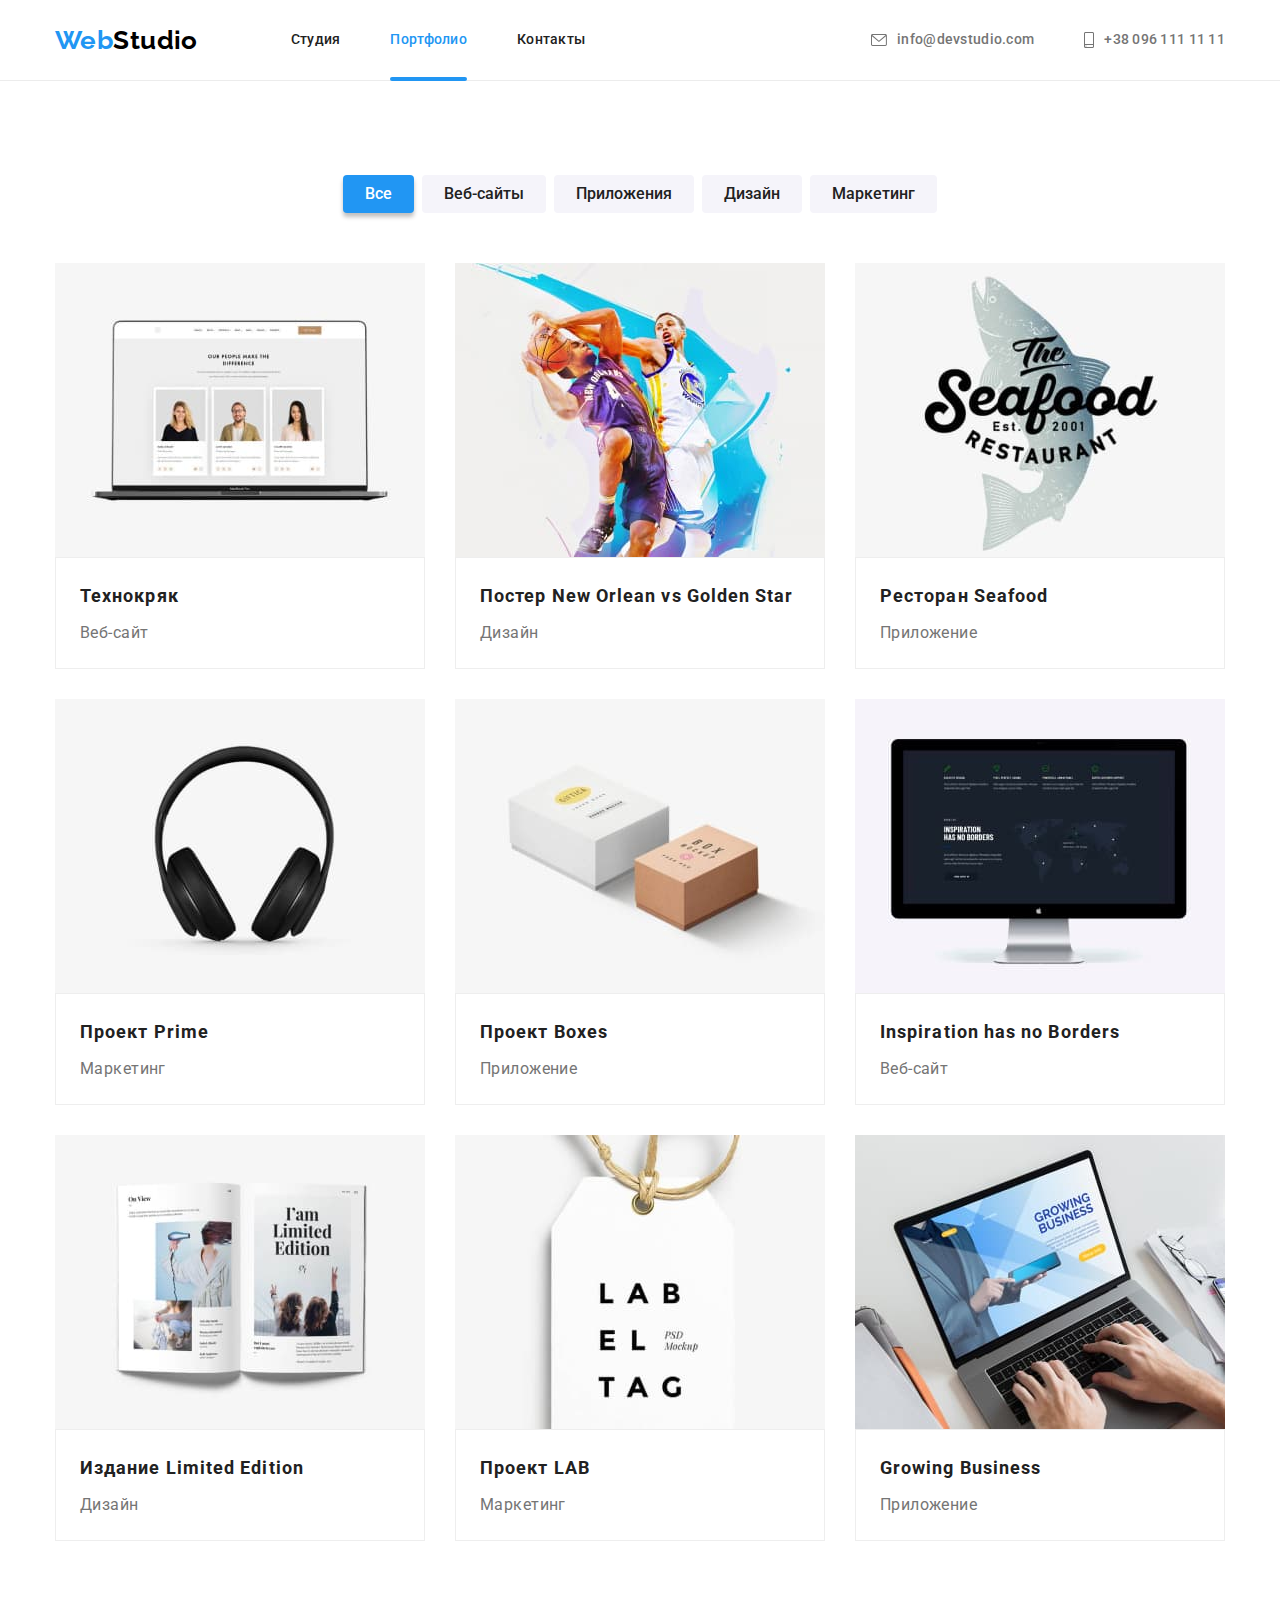
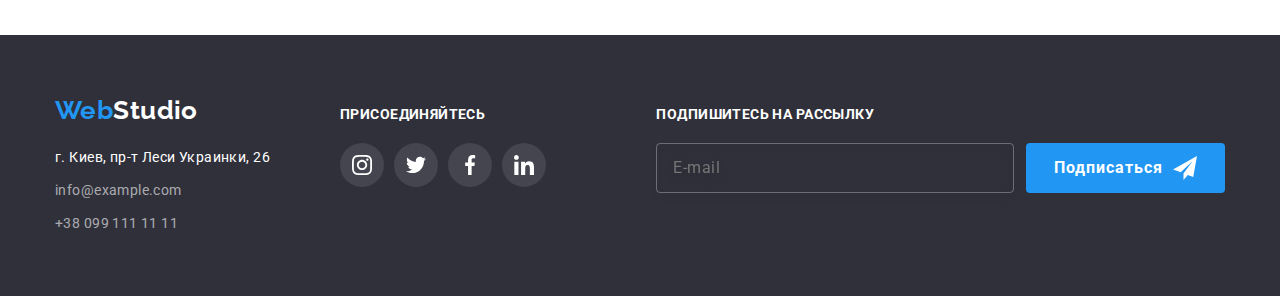
==== commit 2417026c: "Виконана адаптивна верстка моб. меню та хедера" ====
--- a/portfolio.html
+++ b/portfolio.html
@@ -17,13 +17,13 @@
 	</head>
 	<body>
 		<!-- Шапка сайта -->
-		<!-- <header>
-			<div class="main-nav container">
+		<header>
+			<div class="header-container container">
 				<a href="./index.html" class="logo link">
 					<span class="logo-accent">Web</span>
 					Studio
 				</a>
-				<nav>
+				<nav class="main-nav">
 					<ul class="site-nav list">
 						<li class="nav-item"><a href="./index.html" class="nav-link link">Студия</a></li>
 						<li class="nav-item"><a href="./portfolio.html" class="nav-link link current">Портфолио</a></li>
@@ -48,8 +48,39 @@
 						</a>
 					</li>
 				</ul>
+
+				<button type="button" class="mob-menu__open-button" data-menu-open>
+					<svg class="mob-menu-open-icon" width="40" height="40">
+						<use href="./images/icons.svg#icon-menu_open"></use>
+					</svg>
+				</button>
+
+				<div class="mob-menu is-hidden" data-menu>
+					<button type="button" class="mob-menu__close-button" data-menu-close>
+						<svg class="mob-menu__close-icon" width="40" height="40">
+							<use href="./images/icons.svg#icon-menu_close"></use>
+						</svg>
+					</button>
+
+					<ul class="mob-menu__nav-list list">
+						<li class="mob-menu__nav-item"><a href="./index.html" class="mob-menu__nav-link link">Студия</a></li>
+						<li class="mob-menu__nav-item"><a href="./portfolio.html" class="mob-menu__nav-link link">Портфолио</a></li>
+						<li class="mob-menu__nav-item"><a href="" class="mob-menu__nav-link link">Контакты</a></li>
+					</ul>
+					<div class="mob-menu__bottom">
+						<a href="tel:+380961111111" class="mob-menu__contact link">+38 096 111 11 11</a>
+						<a href="mailto:info@devstudio.com" class="mob-menu__email link">info@devstudio.com</a>
+
+						<ul class="mob-menu__soc-list list">
+							<li class="mob-menu__soc-item"><a href="" class="mob-menu__soc-link link">Instagram</a></li>
+							<li class="mob-menu__soc-item"><a href="" class="mob-menu__soc-link link">Twitter</a></li>
+							<li class="mob-menu__soc-item"><a href="" class="mob-menu__soc-link link">Facebook</a></li>
+							<li class="mob-menu__soc-item"><a href="" class="mob-menu__soc-link link">LinkedIn</a></li>
+						</ul>
+					</div>
+				</div>
 			</div>
-		</header> -->
+		</header>
 
 		<!-- Основная часть -->
 		<main>
@@ -267,5 +298,7 @@
 				</div>
 			</div>
 		</footer>
+
+		<script src="./js/menu.js"></script>
 	</body>
 </html>
--- a/css/main.min.css
+++ b/css/main.min.css
@@ -1 +1 @@
-.list{list-style:none;padding:0;margin:0}.link{color:inherit;text-decoration:none}h1,h2,h3,h4,h5,h6{color:#212121;margin-top:0;margin-bottom:0}p{margin-top:0;margin-bottom:0}img{display:block}body{color:#757575;background-color:#fff;font-family:"Roboto",sans-serif;font-size:14px;line-height:1.71;letter-spacing:.03em}.container{width:100%;margin:0 auto;padding-left:15px;padding-right:15px}@media screen and (min-width: 480px){.container{width:480px}}@media screen and (min-width: 768px){.container{width:768px}}@media screen and (min-width: 1200px){.container{width:1200px}}.section{padding-top:60px;padding-bottom:60px}@media screen and (min-width: 1200px){.section{padding-top:94px;padding-bottom:94px}}.section__title{margin-bottom:30px;font-size:28px;line-height:1.17;text-align:center}@media screen and (min-width: 1200px){.section__title{margin-bottom:50px;font-size:36px}}@media screen and (min-width: 768px){.section__list{display:flex;flex-wrap:wrap;margin:-15px}}.visually-hidden{position:absolute;white-space:nowrap;width:1px;height:1px;overflow:hidden;border:0;padding:0;clip:rect(0 0 0 0);clip-path:inset(50%);margin:-1px}header{border-bottom:1px solid #ececec}.main-nav{display:flex;align-items:center}.site-nav{display:flex}.site-nav .nav-item+.nav-item{margin-left:50px}.nav-link{position:relative;display:block;padding:32px 0;color:#212121;transition:color 250ms cubic-bezier(0.4, 0, 0.2, 1)}.nav-link:hover,.nav-link:focus,.nav-link.current{color:#2196f3}.nav-link.current::after{content:"";position:absolute;left:0;bottom:-1px;display:block;width:100%;height:4px;border-radius:2px;background-color:#2196f3}.header-contacts-list{display:flex;margin-left:auto}.header-contacts-list .contacts-item+.contacts-item{margin-left:50px}header .contacts{display:flex;align-items:center;padding:32px 0;transition:color 250ms cubic-bezier(0.4, 0, 0.2, 1)}header .contacts:hover,header .contacts:focus{color:#2196f3}.nav-link,header .contacts{font-weight:500;line-height:1.14;letter-spacing:.02em}.contacts-icon{margin-right:10px;fill:currentColor}.logo{display:inline-flex;color:#000;font-family:"Raleway",sans-serif;font-weight:700;font-size:24px;line-height:1.17}@media screen and (min-width: 1200px){.logo{font-size:26px;line-height:1.19}}@media screen and (min-width: 768px){header .logo{margin-right:88px}}@media screen and (min-width: 1200px){header .logo{margin-right:93px;font-size:26px;line-height:1.19}}.logo-accent{color:#2196f3}footer .logo{margin-bottom:20px;color:#fff}.hero{height:400px;max-width:480px;padding-top:118px;padding-bottom:118x;margin-left:auto;margin-right:auto;background-color:#2f303a;background-image:linear-gradient(to top, rgba(47, 48, 58, 0.4), rgba(47, 48, 58, 0.4)),url(../images/img_hero.jpg);background-repeat:no-repeat;background-position:center;background-size:cover;text-align:center}@media screen and (min-width: 768px){.hero{height:400px;max-width:768px}}@media screen and (min-width: 1200px){.hero{height:600px;max-width:1600px;padding-top:200px;padding-bottom:200px}}.hero__title{max-width:360px;margin:0 auto 30px auto;color:#fff;font-weight:900;font-size:26px;line-height:1.62;letter-spacing:.06em;text-transform:uppercase}@media screen and (min-width: 1200px){.hero__title{max-width:696px;font-size:44px;line-height:1.36}}.hero__button{display:inline-block;border-radius:4px;padding:10px 32px;border:none;color:#fff;background-color:#2196f3;cursor:pointer;font-family:inherit;font-weight:700;font-size:16px;line-height:1.88;letter-spacing:.06em}@media screen and (min-width: 1200px){.advantages.section{padding-bottom:0}}@media screen and (max-width: 767px){.advantage-item:not(last-child){margin-bottom:30px}}@media screen and (min-width: 768px){.advantage-item{margin:15px;flex-basis:calc(50% - 30px)}}@media screen and (min-width: 1200px){.advantage-item{flex-basis:calc(25% - 30px)}}.advantage-item__bg{display:flex;align-items:center;justify-content:center;height:120px;border-radius:4px;margin-bottom:30px;background-color:#f5f4fa}.advantage-item__title{margin-bottom:10px;font-size:14px;line-height:1.14;text-transform:uppercase}@media screen and (max-width: 767px){.advantage-item__title{text-align:center}}@media screen and (max-width: 1199px){.services{display:none}}.services-list{display:flex;justify-content:space-between}.services-list__item{position:relative}.services-list__title{position:absolute;display:flex;justify-content:center;align-items:center;width:100%;height:70px;bottom:0;background-color:rgba(47,48,58,.8);color:#fff;line-height:1.14;text-align:center;text-transform:uppercase}.section--with-bg{background-color:#f5f4fa}.team-member{box-shadow:0px 1px 3px rgba(0,0,0,.12),0px 1px 1px rgba(0,0,0,.14),0px 2px 1px rgba(0,0,0,.2)}@media screen and (max-width: 767px){.team-member:not(last-child){margin-bottom:30px}}@media screen and (min-width: 768px){.team-member{margin:15px;flex-basis:calc(50% - 30px)}}@media screen and (min-width: 1200px){.team-member{flex-basis:calc(25% - 30px)}}.team-member__info{width:100%;padding-top:30px;padding-bottom:24px;background-color:#fff;border-radius:0px 0px 4px 4px;text-align:center}@media screen and (min-width: 1200px){.team-member__info{padding-bottom:32px}}.team-member__title{font-weight:500;font-size:16px;line-height:1.19;text-align:center;margin-bottom:10px}.team-member__position{font-size:16px;line-height:1.18;text-align:center;margin-bottom:16px}.soc-list{display:flex;justify-content:center}.soc-list__item{display:flex;align-items:center;justify-content:center;width:44px;height:44px;border-radius:50%;color:#afb1b8;transition:color 250ms cubic-bezier(0.4, 0, 0.2, 1),background-color 250ms cubic-bezier(0.4, 0, 0.2, 1)}.soc-list__item:not(:last-child){margin-right:10px}.soc-list__item:hover,.soc-list__item:focus{background-color:#2196f3;color:#fff}.soc-list__icon{fill:currentColor}.soc-list__item--with-bg{color:#fff;background:rgba(255,255,255,.1)}.clients-list{display:flex;flex-wrap:wrap;margin:-15px}.client-card{height:92px;flex-basis:calc(50% - 30px);margin:15px}@media screen and (min-width: 768px){.client-card{flex-basis:calc(33.3333333333% - 30px)}}@media screen and (min-width: 1200px){.client-card{flex-basis:calc(16.6666666667% - 30px)}}.client-card__link{display:flex;width:100%;height:100%;align-items:center;justify-content:center;border:1px solid #afb1b8;border-radius:4px;color:#afb1b8;transition:color 250ms cubic-bezier(0.4, 0, 0.2, 1),border 250ms cubic-bezier(0.4, 0, 0.2, 1)}.client-card__link:hover,.client-card__link:focus{border:1px solid #2196f3;color:#2196f3}.client-card__icon{fill:currentColor}.filters-list{display:flex;flex-wrap:wrap;justify-content:flex-start;margin-bottom:50px}@media screen and (min-width: 768px){.filters-list{justify-content:center}}@media screen and (max-width: 767px){.filters-item{margin-bottom:15px}}.filters-item:not(:last-child){margin-right:8px}.filters-item .filter-button{padding:6px 22px;border-radius:4px;border:none;color:#212121;background-color:#f5f4fa;cursor:pointer;font-family:inherit;font-weight:500;font-size:16px;line-height:1.62;text-align:center;transition:color 250ms cubic-bezier(0.4, 0, 0.2, 1),background-color 250ms cubic-bezier(0.4, 0, 0.2, 1),box-shadow 250ms cubic-bezier(0.4, 0, 0.2, 1)}.filters-item .filter-button:hover,.filters-item .filter-button:focus,.filters-item .filter-button.active{color:#fff;background-color:#2196f3;box-shadow:0px 4px 4px rgba(0,0,0,.25)}@media screen and (min-width: 768px){.work-list{display:flex;flex-wrap:wrap;margin:-15px}}.work-item{transition:box-shadow 250ms cubic-bezier(0.4, 0, 0.2, 1)}.work-item:hover,.work-item:focus{box-shadow:0px 1px 1px rgba(0,0,0,.12),0px 4px 4px rgba(0,0,0,.06),1px 4px 6px rgba(0,0,0,.16)}@media screen and (max-width: 767px){.work-item{width:100%}.work-item:not(last-child){margin-bottom:30px}}@media screen and (min-width: 768px){.work-item{margin:15px;flex-basis:calc(50% - 30px)}}@media screen and (min-width: 1200px){.work-item{flex-basis:calc(33.3333333333% - 30px)}}.work-card{position:relative;overflow:hidden}.work-overlay{position:absolute;top:0;left:0;width:100%;height:100%;padding:63px 24px;background-color:rgba(33,150,243,.9);color:#fff;font-weight:400;font-size:18px;line-height:1.56;opacity:0;transform:translateY(100%);transition:transform 250ms cubic-bezier(0.4, 0, 0.2, 1),opacity 250ms cubic-bezier(0.4, 0, 0.2, 1)}.work-item:hover .work-overlay,.work-item:focus .work-overlay{opacity:1;transform:translateY(0)}.work-img{max-width:100%}.work-description{padding:20px 24px;border:1px solid #eee}.work-title{margin-bottom:4px;font-size:18px;line-height:2;letter-spacing:.06em}.work-category{font-size:16px;line-height:1.88}footer{padding:60px 0;background-color:#2f303a}@media screen and (min-width: 768px){.footer{display:flex}}@media screen and (min-width: 769px)and (max-width: 1199px){.footer{flex-wrap:wrap;justify-content:space-between}}@media screen and (max-width: 1199px){.footer-address{margin-bottom:60px;text-align:center}}@media screen and (min-width: 768px)and (max-width: 1199px){.footer-address{margin-left:auto;margin-right:auto}}@media screen and (min-width: 1200px){.footer-address{margin-right:70px}}address{margin-bottom:9px;color:#fff;font-style:normal}footer .contacts{color:rgba(255,255,255,.6);transition:color 250ms cubic-bezier(0.4, 0, 0.2, 1)}footer .contacts:hover,footer .contacts:focus{color:#2196f3}footer .contacts-item:first-child{margin-bottom:9px}@media screen and (max-width: 1199px){.footer-soc-container{margin-bottom:60px;text-align:center}}@media screen and (min-width: 768px)and (max-width: 1199px){.footer-soc-container{margin-left:auto;margin-right:auto;margin-top:5px}}.footer__title{margin-top:12px;margin-bottom:20px;font-size:14px;line-height:1.14;text-transform:uppercase;color:#fff}@media screen and (max-width: 1199px){.footer-submit{text-align:center;margin:0 auto}}@media screen and (min-width: 1200px){.footer-submit{margin-left:auto}}@media screen and (max-width: 1199px){.footer-form{text-align:center}}@media screen and (min-width: 1200px){.footer-form{display:flex}}.footer-input{width:100%;height:50px;padding:15px 16px;border-radius:4px;background-color:rgba(0,0,0,0);color:rgba(255,255,255,.6);border:1px solid rgba(255,255,255,.3);filter:drop-shadow(0px 4px 4px rgba(0, 0, 0, 0.15))}@media screen and (min-width: 768px){.footer-input{width:450px}}@media screen and (min-width: 1200px){.footer-input{width:358px}}.footer-input:hover,.footer-input:focus{outline:none}.footer-input::placeholder{font-size:16px;line-height:1.25;letter-spacing:.03em}@media screen and (max-width: 1199px){.footer-input{margin-bottom:20px}}.footer-button-box{position:relative;display:block;height:50px;max-width:200px;margin:0 auto;background:#2196f3;border-radius:4px}@media screen and (min-width: 1200px){.footer-button-box{margin-left:12px}}.footer-button{width:100%;height:100%;padding:10px 62px 10px 28px;border-radius:4px;background-color:rgba(0,0,0,0);border:none;color:#fff;font-weight:700;font-size:16px;line-height:1.88;letter-spacing:.06em;transition:box-shadow 250ms cubic-bezier(0.4, 0, 0.2, 1)}.footer-button:hover,.footer-button:focus{cursor:pointer;box-shadow:0px 4px 4px rgba(0,0,0,.15)}.footer-button-icon{position:absolute;right:28px;top:50%;transform:translateY(-50%)}.backdrop{position:fixed;top:0;left:0;width:100%;height:100%;opacity:1;background-color:rgba(0,0,0,.2);transition:opacity 250ms cubic-bezier(0.4, 0, 0.2, 1)}.backdrop.is-hidden{visibility:hidden;opacity:0;pointer-events:none}.modal{position:absolute;top:50%;left:50%;transform:translate(-50%, -50%) scale(1);width:calc(100% - 30px);border-radius:4px;padding:40px;background-color:#fff;box-shadow:0px 1px 3px rgba(0,0,0,.12),0px 1px 1px rgba(0,0,0,.14),0px 2px 1px rgba(0,0,0,.2);transition:transform 250ms cubic-bezier(0.4, 0, 0.2, 1)}@media screen and (max-width: 767px){.modal{max-height:calc(100% - 30px);overflow-y:scroll}}@media screen and (min-width: 480px){.modal{width:450px}}@media screen and (min-width: 1200px){.modal{width:528px;min-height:581px}}.backdrop.is-hidden .modal{transform:translate(-50%, -50%) scale(0.9)}.modal-button{display:flex;justify-content:center;align-items:center;position:absolute;top:8px;right:8px;width:30px;height:30px;border-radius:50%;background-color:#fff;border:1px solid rgba(0,0,0,.1);color:#000;transition:color 250ms cubic-bezier(0.4, 0, 0.2, 1)}.modal-button:hover,.modal-button:focus{cursor:pointer;color:#2196f3}.modal-icon{width:18px;height:18px;fill:currentColor}.modal-title{margin-bottom:12px;text-align:center;color:#212121;font-weight:700;font-size:20px;line-height:1.5}@media screen and (min-width: 1200px){.modal-title{line-height:1.15}}.form-field{position:relative;margin-bottom:10px}.form-label{color:#757575;font-size:12px;line-height:1.17;letter-spacing:.01em;margin-bottom:4px}.form-input{width:100%;margin:0;padding:11px 12px 11px 42px;border-radius:4px;border:1px solid rgba(33,33,33,.2);transition:border 250ms cubic-bezier(0.4, 0, 0.2, 1)}.form-input:hover,.form-input:focus{border:1px solid #2196f3;cursor:pointer;outline:none}.form-icon{position:absolute;bottom:11px;left:12px;fill:#212121;transition:fill 250ms cubic-bezier(0.4, 0, 0.2, 1)}.form-input:hover+.form-icon,.form-input:focus+.form-icon{fill:#2196f3}.form-field-comment{margin-bottom:20px}.form-textarea{width:100%;height:120px;margin:0;padding:12px 16px;border-radius:4px;border:1px solid rgba(33,33,33,.2);resize:none;transition:border 250ms cubic-bezier(0.4, 0, 0.2, 1)}.form-textarea:hover,.form-textarea:focus{border:1px solid #2196f3;cursor:pointer;outline:none}.form-textarea::placeholder{color:rgba(117,117,117,.5);font-size:12px;line-height:1.17;letter-spacing:.01em}.form-policy{margin-bottom:30px}.policy-label{position:relative;display:flex;justify-content:center;align-items:center}.checkbox-icon{position:absolute;top:50%;left:0;transform:translateY(-50%);border:2px solid #212121;border-radius:2px}@media screen and (min-width: 1200px){.checkbox-icon{left:12px}}.policy-checkbox:checked~.checkbox-icon{background-origin:border-box;background-color:#2196f3;border-color:#2196f3}.policy-text{padding-left:20px}@media screen and (max-width: 1199px){.policy-text{font-size:12px;line-height:1.17}}.policy-link{color:#2196f3}.form-button{margin:0 auto;padding:10px 55px;border-radius:4px;display:block;background:#2196f3;color:#fff;border:none;font-weight:700;font-size:16px;line-height:1.88;letter-spacing:.06em;box-shadow:0px 4px 4px rgba(0,0,0,.15)}.form-button:hover,.form-button:focus{cursor:pointer}/*# sourceMappingURL=main.min.css.map */+.list{list-style:none;padding:0;margin:0}.link{color:inherit;text-decoration:none}h1,h2,h3,h4,h5,h6{color:#212121;margin-top:0;margin-bottom:0}p{margin-top:0;margin-bottom:0}img{display:block}.is-hidden{visibility:hidden;opacity:0;pointer-events:none}body{color:#757575;background-color:#fff;font-family:"Roboto",sans-serif;font-size:14px;line-height:1.71;letter-spacing:.03em}.container{width:100%;margin:0 auto;padding-left:15px;padding-right:15px}@media screen and (min-width: 480px){.container{width:480px}}@media screen and (min-width: 768px){.container{width:768px}}@media screen and (min-width: 1200px){.container{width:1200px}}.section{padding-top:60px;padding-bottom:60px}@media screen and (min-width: 1200px){.section{padding-top:94px;padding-bottom:94px}}.section__title{margin-bottom:30px;font-size:28px;line-height:1.17;text-align:center}@media screen and (min-width: 1200px){.section__title{margin-bottom:50px;font-size:36px}}@media screen and (min-width: 768px){.section__list{display:flex;flex-wrap:wrap;margin:-15px}}.visually-hidden{position:absolute;white-space:nowrap;width:1px;height:1px;overflow:hidden;border:0;padding:0;clip:rect(0 0 0 0);clip-path:inset(50%);margin:-1px}header{border-bottom:1px solid #ececec}.header-container{display:flex;align-items:center}@media screen and (max-width: 767px){.main-nav{display:none}}.site-nav{display:flex}.site-nav .nav-item+.nav-item{margin-left:50px}.nav-link{position:relative;display:block;padding:32px 0;color:#212121;transition:color 250ms cubic-bezier(0.4, 0, 0.2, 1)}.nav-link:hover,.nav-link:focus,.nav-link.current{color:#2196f3}.nav-link.current::after{content:"";position:absolute;left:0;bottom:-1px;display:block;width:100%;height:4px;border-radius:2px;background-color:#2196f3}.header-contacts-list{margin-left:auto}@media screen and (max-width: 767px){.header-contacts-list{display:none}}@media screen and (min-width: 1200px){.header-contacts-list{display:flex}}@media screen and (max-width: 1199px){.header-contacts-list .contacts-item+.contacts-item{margin-top:10px}}@media screen and (min-width: 1200px){.header-contacts-list .contacts-item+.contacts-item{margin-left:50px}}header .contacts{transition:color 250ms cubic-bezier(0.4, 0, 0.2, 1)}@media screen and (min-width: 1200px){header .contacts{display:flex;align-items:center;padding:32px 0}}header .contacts:hover,header .contacts:focus{color:#2196f3}.nav-link,header .contacts{font-weight:500;line-height:1.14;letter-spacing:.02em}.contacts-icon{margin-right:10px;fill:currentColor}.mob-menu__open-button{margin-left:auto;padding:10px 0;background-color:rgba(0,0,0,0);border:none;color:#000}.mob-menu__open-button:hover,.mob-menu__open-button:focus{color:#2196f3}@media screen and (min-width: 768px){.mob-menu__open-button{display:none}}.mob-menu-open-icon{color:currentColor}.mob-menu{position:fixed;display:flex;flex-direction:column;justify-content:space-between;top:0;left:0;width:100vw;height:100vh;padding:48px 20px;z-index:1;overflow-y:auto;background-color:#fff}@media screen and (min-width: 480px){.mob-menu{padding:48px 40px}}@media screen and (min-width: 768px){.mob-menu{display:none}}.mob-menu__close-button{position:absolute;top:10px;right:15px;padding:0;background-color:rgba(0,0,0,0);border:none;color:#000}.mob-menu__close-button:hover,.mob-menu__close-button:focus{color:#2196f3}.mob-menu__close-icon{color:currentColor}.mob-menu__nav-item{color:#212121;font-weight:500;font-size:36px;line-height:1.18;letter-spacing:.02em}@media screen and (min-width: 480px){.mob-menu__nav-item{font-size:40px}}.mob-menu__nav-item:not(:last-child){margin-bottom:32px}.mob-menu__nav-item:hover,.mob-menu__nav-item:focus{color:#2196f3}.mob-menu__bottom{display:flex;flex-direction:column;justify-content:flex-end}.mob-menu__contact{margin-bottom:32px;color:#2196f3;font-weight:500;font-size:28px;line-height:1.18;letter-spacing:.02em}@media screen and (min-width: 480px){.mob-menu__contact{font-size:34px}}.mob-menu__email{margin-bottom:64px;font-weight:500;font-size:22px;line-height:1.17;letter-spacing:.02em}@media screen and (min-width: 480px){.mob-menu__email{font-size:24px}}.mob-menu__soc-list{display:flex;margin:0px -10px}.mob-menu__soc-item{padding:0px 10px;color:#2196f3}.mob-menu__soc-item:not(:last-child){border-right:1px solid rgba(33,33,33,.2)}.mob-menu__soc-link{display:inline-block;font-weight:500;font-size:14px;line-height:1.22;letter-spacing:.02em}@media screen and (min-width: 480px){.mob-menu__soc-link{font-size:18px}}.logo{display:inline-flex;color:#000;font-family:"Raleway",sans-serif;font-weight:700;font-size:24px;line-height:1.17}@media screen and (min-width: 1200px){.logo{font-size:26px;line-height:1.19}}@media screen and (min-width: 768px){header .logo{margin-right:88px}}@media screen and (min-width: 1200px){header .logo{margin-right:93px;font-size:26px;line-height:1.19}}.logo-accent{color:#2196f3}footer .logo{margin-bottom:20px;color:#fff}.hero{height:400px;max-width:480px;padding-top:118px;padding-bottom:118x;margin-left:auto;margin-right:auto;background-color:#2f303a;background-image:linear-gradient(to top, rgba(47, 48, 58, 0.4), rgba(47, 48, 58, 0.4)),url(../images/img_hero.jpg);background-repeat:no-repeat;background-position:center;background-size:cover;text-align:center}@media screen and (min-width: 768px){.hero{height:400px;max-width:768px}}@media screen and (min-width: 1200px){.hero{height:600px;max-width:1600px;padding-top:200px;padding-bottom:200px}}.hero__title{max-width:360px;margin:0 auto 30px auto;color:#fff;font-weight:900;font-size:26px;line-height:1.62;letter-spacing:.06em;text-transform:uppercase}@media screen and (min-width: 1200px){.hero__title{max-width:696px;font-size:44px;line-height:1.36}}.hero__button{display:inline-block;border-radius:4px;padding:10px 32px;border:none;color:#fff;background-color:#2196f3;cursor:pointer;font-family:inherit;font-weight:700;font-size:16px;line-height:1.88;letter-spacing:.06em}@media screen and (min-width: 1200px){.advantages.section{padding-bottom:0}}@media screen and (max-width: 767px){.advantage-item:not(last-child){margin-bottom:30px}}@media screen and (min-width: 768px){.advantage-item{margin:15px;flex-basis:calc(50% - 30px)}}@media screen and (min-width: 1200px){.advantage-item{flex-basis:calc(25% - 30px)}}.advantage-item__bg{display:flex;align-items:center;justify-content:center;height:120px;border-radius:4px;margin-bottom:30px;background-color:#f5f4fa}.advantage-item__title{margin-bottom:10px;font-size:14px;line-height:1.14;text-transform:uppercase}@media screen and (max-width: 767px){.advantage-item__title{text-align:center}}@media screen and (max-width: 1199px){.services{display:none}}.services-list{display:flex;justify-content:space-between}.services-list__item{position:relative}.services-list__title{position:absolute;display:flex;justify-content:center;align-items:center;width:100%;height:70px;bottom:0;background-color:rgba(47,48,58,.8);color:#fff;line-height:1.14;text-align:center;text-transform:uppercase}.section--with-bg{background-color:#f5f4fa}.team-member{box-shadow:0px 1px 3px rgba(0,0,0,.12),0px 1px 1px rgba(0,0,0,.14),0px 2px 1px rgba(0,0,0,.2)}@media screen and (max-width: 767px){.team-member:not(last-child){margin-bottom:30px}}@media screen and (min-width: 768px){.team-member{margin:15px;flex-basis:calc(50% - 30px)}}@media screen and (min-width: 1200px){.team-member{flex-basis:calc(25% - 30px)}}.team-member__info{width:100%;padding-top:30px;padding-bottom:24px;background-color:#fff;border-radius:0px 0px 4px 4px;text-align:center}@media screen and (min-width: 1200px){.team-member__info{padding-bottom:32px}}.team-member__title{font-weight:500;font-size:16px;line-height:1.19;text-align:center;margin-bottom:10px}.team-member__position{font-size:16px;line-height:1.18;text-align:center;margin-bottom:16px}.soc-list{display:flex;justify-content:center}.soc-list__item{display:flex;align-items:center;justify-content:center;width:44px;height:44px;border-radius:50%;color:#afb1b8;transition:color 250ms cubic-bezier(0.4, 0, 0.2, 1),background-color 250ms cubic-bezier(0.4, 0, 0.2, 1)}.soc-list__item:not(:last-child){margin-right:10px}.soc-list__item:hover,.soc-list__item:focus{background-color:#2196f3;color:#fff}.soc-list__icon{fill:currentColor}.soc-list__item--with-bg{color:#fff;background:rgba(255,255,255,.1)}.clients-list{display:flex;flex-wrap:wrap;margin:-15px}.client-card{height:92px;flex-basis:calc(50% - 30px);margin:15px}@media screen and (min-width: 768px){.client-card{flex-basis:calc(33.3333333333% - 30px)}}@media screen and (min-width: 1200px){.client-card{flex-basis:calc(16.6666666667% - 30px)}}.client-card__link{display:flex;width:100%;height:100%;align-items:center;justify-content:center;border:1px solid #afb1b8;border-radius:4px;color:#afb1b8;transition:color 250ms cubic-bezier(0.4, 0, 0.2, 1),border 250ms cubic-bezier(0.4, 0, 0.2, 1)}.client-card__link:hover,.client-card__link:focus{border:1px solid #2196f3;color:#2196f3}.client-card__icon{fill:currentColor}.filters-list{display:flex;flex-wrap:wrap;justify-content:flex-start;margin-bottom:50px}@media screen and (max-width: 767px){.filters-list{margin-top:-15px}}@media screen and (min-width: 768px){.filters-list{justify-content:center}}@media screen and (max-width: 767px){.filters-item{margin-top:15px}}.filters-item:not(:last-child){margin-right:8px}.filters-item .filter-button{padding:6px 22px;border-radius:4px;border:none;color:#212121;background-color:#f5f4fa;cursor:pointer;font-family:inherit;font-weight:500;font-size:16px;line-height:1.62;text-align:center;transition:color 250ms cubic-bezier(0.4, 0, 0.2, 1),background-color 250ms cubic-bezier(0.4, 0, 0.2, 1),box-shadow 250ms cubic-bezier(0.4, 0, 0.2, 1)}.filters-item .filter-button:hover,.filters-item .filter-button:focus,.filters-item .filter-button.active{color:#fff;background-color:#2196f3;box-shadow:0px 4px 4px rgba(0,0,0,.25)}@media screen and (min-width: 768px){.work-list{display:flex;flex-wrap:wrap;margin:-15px}}.work-item{transition:box-shadow 250ms cubic-bezier(0.4, 0, 0.2, 1)}@media screen and (max-width: 767px){.work-item{width:100%}.work-item:not(last-child){margin-bottom:30px}}@media screen and (min-width: 768px){.work-item{margin:15px;flex-basis:calc(50% - 30px)}}@media screen and (min-width: 1200px){.work-item{flex-basis:calc(33.3333333333% - 30px)}}.work-item:hover,.work-item:focus{box-shadow:0px 1px 1px rgba(0,0,0,.12),0px 4px 4px rgba(0,0,0,.06),1px 4px 6px rgba(0,0,0,.16)}.work-card{position:relative;overflow:hidden}.work-overlay{position:absolute;top:0;left:0;width:100%;height:100%;padding:63px 24px;background-color:rgba(33,150,243,.9);color:#fff;font-weight:400;font-size:18px;line-height:1.56;opacity:0;transform:translateY(100%);transition:transform 250ms cubic-bezier(0.4, 0, 0.2, 1),opacity 250ms cubic-bezier(0.4, 0, 0.2, 1)}.work-item:hover .work-overlay,.work-item:focus .work-overlay{opacity:1;transform:translateY(0)}.work-img{max-width:100%}.work-description{padding:20px 24px;border:1px solid #eee;flex-grow:1}.work-title{margin-bottom:4px;font-size:18px;line-height:2;letter-spacing:.06em}.work-category{font-size:16px;line-height:1.88}.work-link{display:flex;flex-direction:column;height:100%}footer{padding:60px 0;background-color:#2f303a}@media screen and (min-width: 768px){.footer{display:flex}}@media screen and (min-width: 769px)and (max-width: 1199px){.footer{flex-wrap:wrap;justify-content:space-between}}@media screen and (max-width: 1199px){.footer-address{margin-bottom:60px;text-align:center}}@media screen and (min-width: 768px)and (max-width: 1199px){.footer-address{margin-left:auto;margin-right:auto}}@media screen and (min-width: 1200px){.footer-address{margin-right:70px}}address{margin-bottom:9px;color:#fff;font-style:normal}footer .contacts{color:rgba(255,255,255,.6);transition:color 250ms cubic-bezier(0.4, 0, 0.2, 1)}footer .contacts:hover,footer .contacts:focus{color:#2196f3}footer .contacts-item:first-child{margin-bottom:9px}@media screen and (max-width: 1199px){.footer-soc-container{margin-bottom:60px;text-align:center}}@media screen and (min-width: 768px)and (max-width: 1199px){.footer-soc-container{margin-left:auto;margin-right:auto;margin-top:5px}}.footer__title{margin-top:12px;margin-bottom:20px;font-size:14px;line-height:1.14;text-transform:uppercase;color:#fff}@media screen and (max-width: 1199px){.footer-submit{text-align:center;margin:0 auto}}@media screen and (min-width: 1200px){.footer-submit{margin-left:auto}}@media screen and (max-width: 1199px){.footer-form{text-align:center}}@media screen and (min-width: 1200px){.footer-form{display:flex}}.footer-input{width:100%;height:50px;padding:15px 16px;border-radius:4px;background-color:rgba(0,0,0,0);color:rgba(255,255,255,.6);border:1px solid rgba(255,255,255,.3);filter:drop-shadow(0px 4px 4px rgba(0, 0, 0, 0.15))}@media screen and (max-width: 1199px){.footer-input{margin-bottom:20px}}@media screen and (min-width: 768px){.footer-input{width:450px}}@media screen and (min-width: 1200px){.footer-input{width:358px}}.footer-input:hover,.footer-input:focus{outline:none}.footer-input::placeholder{font-size:16px;line-height:1.25;letter-spacing:.03em}.footer-button-box{position:relative;display:block;height:50px;max-width:200px;margin:0 auto;background:#2196f3;border-radius:4px}@media screen and (min-width: 1200px){.footer-button-box{margin-left:12px}}.footer-button{width:100%;height:100%;padding:10px 62px 10px 28px;border-radius:4px;background-color:rgba(0,0,0,0);border:none;color:#fff;font-weight:700;font-size:16px;line-height:1.88;letter-spacing:.06em;transition:box-shadow 250ms cubic-bezier(0.4, 0, 0.2, 1)}.footer-button:hover,.footer-button:focus{cursor:pointer;box-shadow:0px 4px 4px rgba(0,0,0,.15)}.footer-button-icon{position:absolute;right:28px;top:50%;transform:translateY(-50%)}.backdrop{position:fixed;top:0;left:0;width:100%;height:100%;opacity:1;background-color:rgba(0,0,0,.2);transition:opacity 250ms cubic-bezier(0.4, 0, 0.2, 1)}.modal{position:absolute;top:50%;left:50%;transform:translate(-50%, -50%) scale(1);width:calc(100% - 30px);border-radius:4px;padding:40px;background-color:#fff;box-shadow:0px 1px 3px rgba(0,0,0,.12),0px 1px 1px rgba(0,0,0,.14),0px 2px 1px rgba(0,0,0,.2);transition:transform 250ms cubic-bezier(0.4, 0, 0.2, 1)}@media screen and (max-width: 767px){.modal{max-height:calc(100% - 30px);overflow-y:scroll}}@media screen and (min-width: 480px){.modal{width:450px}}@media screen and (min-width: 1200px){.modal{width:528px;min-height:581px}}.backdrop.is-hidden .modal{transform:translate(-50%, -50%) scale(0.9)}.modal-button{display:flex;justify-content:center;align-items:center;position:absolute;top:8px;right:8px;width:30px;height:30px;border-radius:50%;background-color:#fff;border:1px solid rgba(0,0,0,.1);color:#000;transition:color 250ms cubic-bezier(0.4, 0, 0.2, 1)}.modal-button:hover,.modal-button:focus{cursor:pointer;color:#2196f3}.modal-icon{width:18px;height:18px;fill:currentColor}.modal-title{margin-bottom:12px;text-align:center;color:#212121;font-weight:700;font-size:20px;line-height:1.5}@media screen and (min-width: 1200px){.modal-title{line-height:1.15}}.form-field{position:relative;margin-bottom:10px}.form-label{color:#757575;font-size:12px;line-height:1.17;letter-spacing:.01em;margin-bottom:4px}.form-input{width:100%;margin:0;padding:11px 12px 11px 42px;border-radius:4px;border:1px solid rgba(33,33,33,.2);transition:border 250ms cubic-bezier(0.4, 0, 0.2, 1)}.form-input:hover,.form-input:focus{border:1px solid #2196f3;cursor:pointer;outline:none}.form-icon{position:absolute;bottom:11px;left:12px;fill:#212121;transition:fill 250ms cubic-bezier(0.4, 0, 0.2, 1)}.form-input:hover+.form-icon,.form-input:focus+.form-icon{fill:#2196f3}.form-field-comment{margin-bottom:20px}.form-textarea{width:100%;height:120px;margin:0;padding:12px 16px;border-radius:4px;border:1px solid rgba(33,33,33,.2);resize:none;transition:border 250ms cubic-bezier(0.4, 0, 0.2, 1)}.form-textarea:hover,.form-textarea:focus{border:1px solid #2196f3;cursor:pointer;outline:none}.form-textarea::placeholder{color:rgba(117,117,117,.5);font-size:12px;line-height:1.17;letter-spacing:.01em}.form-policy{margin-bottom:30px}.policy-label{position:relative;display:flex;justify-content:center;align-items:center}.checkbox-icon{position:absolute;top:50%;left:0;transform:translateY(-50%);border:2px solid #212121;border-radius:2px}@media screen and (min-width: 1200px){.checkbox-icon{left:12px}}.policy-checkbox:checked~.checkbox-icon{background-origin:border-box;background-color:#2196f3;border-color:#2196f3}.policy-text{padding-left:20px}@media screen and (max-width: 1199px){.policy-text{font-size:12px;line-height:1.17}}.policy-link{color:#2196f3}.form-button{margin:0 auto;padding:10px 55px;border-radius:4px;display:block;background:#2196f3;color:#fff;border:none;font-weight:700;font-size:16px;line-height:1.88;letter-spacing:.06em;box-shadow:0px 4px 4px rgba(0,0,0,.15)}.form-button:hover,.form-button:focus{cursor:pointer}/*# sourceMappingURL=main.min.css.map */